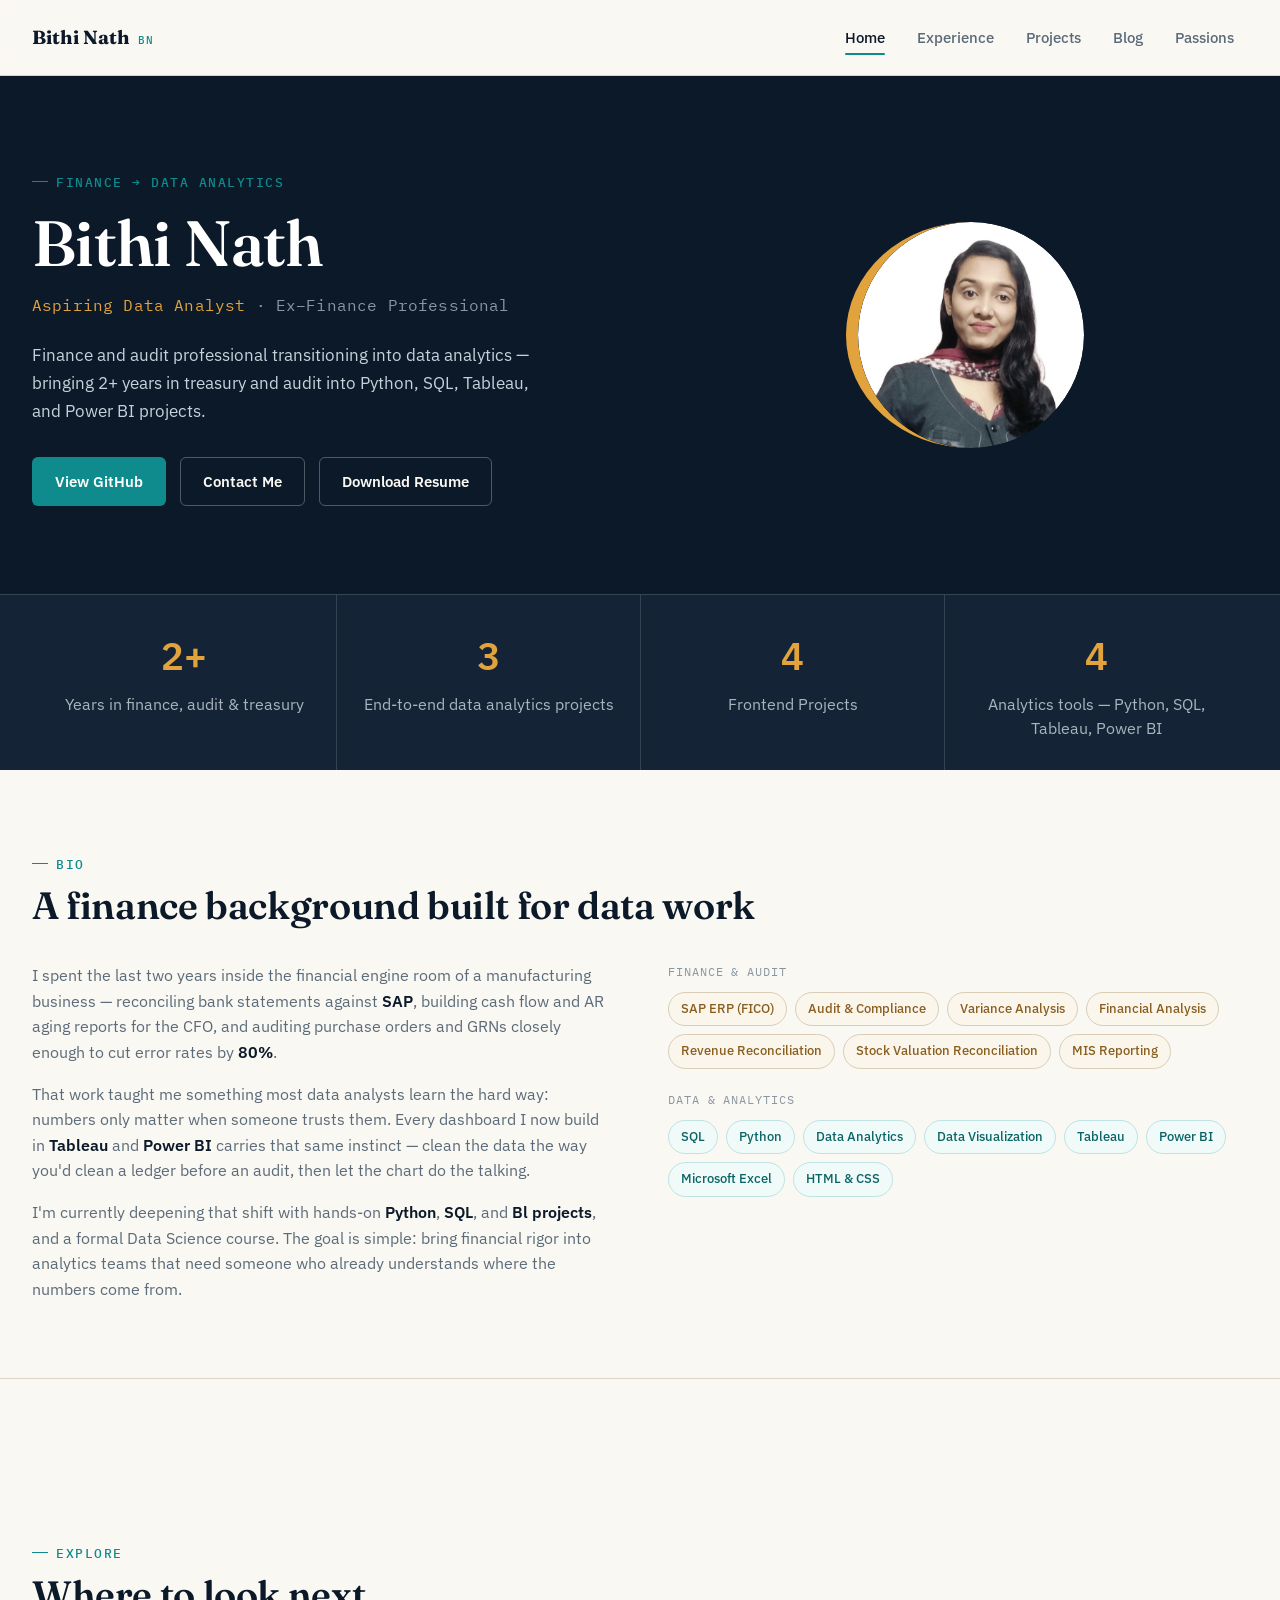
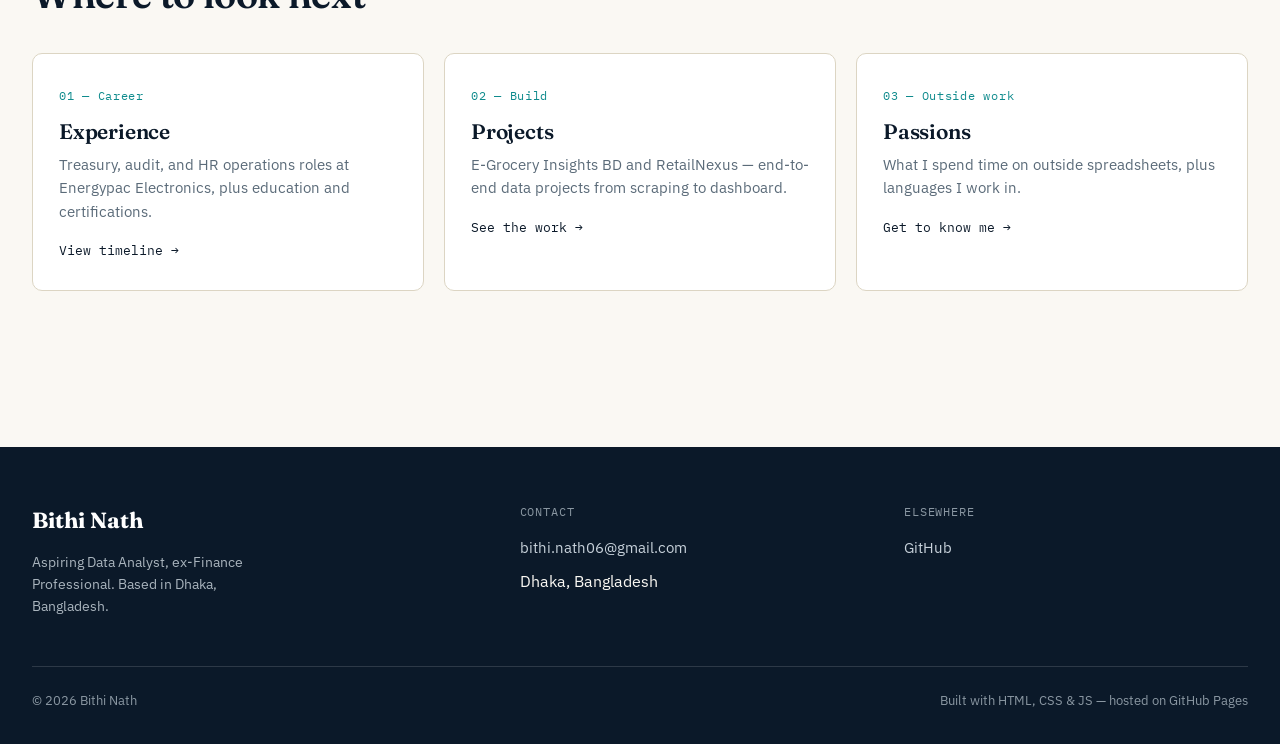
==== index.html @ b9539a1c "uploading file" ====
<!doctype html>
<html lang="en">
  <head>
    <meta charset="UTF-8" />
    <meta name="viewport" content="width=device-width, initial-scale=1.0" />
    <title>Bithi Nath — Aspiring Data Analyst &amp; Finance Professional</title>
    <meta
      name="description"
      content="Portfolio of Bithi Nath — finance and audit professional transitioning into data analytics, with hands-on Python, SQL, Tableau and Power BI projects."
    />
    <link rel="icon" href="assets/favicon.svg" type="image/svg+xml" />
    <link rel="stylesheet" href="css/style.css" />
  </head>
  <body>
    <header class="site-header">
      <nav class="nav">
        <a href="index.html" class="nav-brand">Bithi Nath <span>BN</span></a>
        <button
          class="nav-toggle"
          aria-label="Toggle navigation"
          aria-expanded="false"
        >
          <span></span><span></span><span></span>
        </button>
        <div class="nav-links">
          <a href="index.html" class="active">Home</a>
          <a href="experience.html">Experience</a>
          <a href="projects.html">Projects</a>
          <a href="blog.html">Blog</a>
          <a href="passions.html">Passions</a>
        </div>
      </nav>
    </header>

    <main>
      <!-- ============ HERO ============ -->
      <section class="hero">
        <div class="container">
          <div class="hero-copy">
            <span class="eyebrow">Finance → Data Analytics</span>
            <h1 class="hero-name">Bithi Nath</h1>
            <p class="hero-role">
              Aspiring Data Analyst <span>· Ex&#8211;Finance Professional</span>
            </p>
            <p class="hero-tagline">
              Finance and audit professional transitioning into data analytics —
              bringing 2+ years in treasury and audit into Python, SQL, Tableau,
              and Power BI projects.
            </p>
            <div class="hero-actions">
              <a href="https://github.com/bithiNath" class="btn btn-primary"
                >View GitHub</a
              >
              <a href="mailto:bithi.nath06@gmail.com" class="btn btn-ghost"
                >Contact Me</a
              >
              <a href="Bithi_Nath_Resume.pdf" download class="btn btn-ghost"
                >Download Resume</a
              >
            </div>
          </div>

          <div class="hero-photo">
            <div class="hero-photo-frame">
              <img src="assets/profile.jpg" alt="Portrait of Bithi Nath" />
            </div>
          </div>
        </div>
      </section>

      <!-- ============ STATS ============ -->
      <section class="stats">
        <div class="container">
          <div class="stat">
            <div class="stat-value">2+</div>
            <div class="stat-label">Years in finance, audit &amp; treasury</div>
          </div>
          <div class="stat">
            <div class="stat-value">3</div>
            <div class="stat-label">End-to-end data analytics projects</div>
          </div>
          <div class="stat">
            <div class="stat-value">4</div>
            <div class="stat-label">Frontend Projects</div>
          </div>
          <div class="stat">
            <div class="stat-value">4</div>
            <div class="stat-label">
              Analytics tools — Python, SQL, Tableau, Power BI
            </div>
          </div>
        </div>
      </section>

      <!-- ============ BIO ============ -->
      <section class="section" id="bio">
        <div class="container">
          <span class="eyebrow">Bio</span>
          <h2 class="section-title">
            A finance background built for data work
          </h2>

          <div class="about-grid">
            <div class="about-text reveal">
              <p>
                I spent the last two years inside the financial engine room of a
                manufacturing business — reconciling bank statements against
                <strong>SAP</strong>, building cash flow and AR aging reports
                for the CFO, and auditing purchase orders and GRNs closely
                enough to cut error rates by <strong>80%</strong>.
              </p>
              <p>
                That work taught me something most data analysts learn the hard
                way: numbers only matter when someone trusts them. Every
                dashboard I now build in <strong>Tableau</strong> and
                <strong>Power BI</strong> carries that same instinct — clean the
                data the way you'd clean a ledger before an audit, then let the
                chart do the talking.
              </p>
              <p>
                I'm currently deepening that shift with hands-on
                <strong>Python</strong>, <strong>SQL</strong>, and
                <strong>Bl projects</strong>, and a formal Data Science course.
                The goal is simple: bring financial rigor into analytics teams
                that need someone who already understands where the numbers come
                from.
              </p>
            </div>

            <div class="reveal">
              <div class="skill-group">
                <span class="skill-group-label">Finance &amp; Audit</span>
                <div class="tag-list">
                  <span class="tag tag--finance">SAP ERP (FICO)</span>
                  <span class="tag tag--finance">Audit &amp; Compliance</span>
                  <span class="tag tag--finance">Variance Analysis</span>
                  <span class="tag tag--finance">Financial Analysis</span>
                  <span class="tag tag--finance">Revenue Reconciliation</span>
                  <span class="tag tag--finance"
                    >Stock Valuation Reconciliation</span
                  >
                  <span class="tag tag--finance">MIS Reporting</span>
                </div>
              </div>
              <div class="skill-group">
                <span class="skill-group-label">Data &amp; Analytics</span>
                <div class="tag-list">
                  <span class="tag tag--data">SQL</span>
                  <span class="tag tag--data">Python</span>
                  <span class="tag tag--data">Data Analytics</span>
                  <span class="tag tag--data">Data Visualization</span>
                  <span class="tag tag--data">Tableau</span>
                  <span class="tag tag--data">Power BI</span>
                  <span class="tag tag--data">Microsoft Excel</span>
                  <span class="tag tag--data">HTML &amp; CSS</span>
                </div>
              </div>
            </div>
          </div>
        </div>
      </section>

      <!-- ============ QUICK NAV CARDS ============ -->
      <section class="section section--tight">
        <div class="container">
          <span class="eyebrow">Explore</span>
          <h2 class="section-title">Where to look next</h2>

          <div class="card-grid">
            <a href="experience.html" class="nav-card reveal">
              <span class="nav-card-index">01 — Career</span>
              <h3>Experience</h3>
              <p>
                Treasury, audit, and HR operations roles at Energypac
                Electronics, plus education and certifications.
              </p>
              <span class="nav-card-arrow">View timeline →</span>
            </a>
            <a href="projects.html" class="nav-card reveal">
              <span class="nav-card-index">02 — Build</span>
              <h3>Projects</h3>
              <p>
                E-Grocery Insights BD and RetailNexus — end-to-end data projects
                from scraping to dashboard.
              </p>
              <span class="nav-card-arrow">See the work →</span>
            </a>
            <a href="passions.html" class="nav-card reveal">
              <span class="nav-card-index">03 — Outside work</span>
              <h3>Passions</h3>
              <p>
                What I spend time on outside spreadsheets, plus languages I work
                in.
              </p>
              <span class="nav-card-arrow">Get to know me →</span>
            </a>
          </div>
        </div>
      </section>
    </main>

    <footer class="site-footer" id="contact">
      <div class="container">
        <div class="footer-grid">
          <div>
            <div class="footer-brand">Bithi Nath</div>
            <p class="footer-tagline">
              Aspiring Data Analyst, ex-Finance Professional. Based in Dhaka,
              Bangladesh.
            </p>
          </div>
          <div>
            <div class="footer-col-label">Contact</div>
            <div class="footer-links">
              <a href="mailto:bithi.nath06@gmail.com">bithi.nath06@gmail.com</a>
              <span data-site="location"></span>
            </div>
          </div>
          <div>
            <div class="footer-col-label">Elsewhere</div>
            <div class="footer-links">
              <a href="https://github.com/bithiNath" target="_blank"  rel="noopener">GitHub</a>
            </div>
          </div>
        </div>
        <div class="footer-bottom">
          <span>© <span data-site="year"></span> Bithi Nath</span>
          <span>Built with HTML, CSS &amp; JS — hosted on GitHub Pages</span>
        </div>
      </div>
    </footer>

    <script src="js/data.js"></script>
    <script src="js/script.js"></script>
  </body>
</html>
---- css/style.css ----
/* ==========================================================================
   BITHI NATH — PORTFOLIO STYLESHEET
   Design concept: "Ledger to Dashboard" — the visual language bridges
   finance (ledger rules, tabular figures, paper tones) with data
   analytics (chart bars, teal/amber signal colors, dashboard grids).
   ========================================================================== */

/* ---- Fonts ---- */
@import url('https://fonts.googleapis.com/css2?family=Fraunces:opsz,wght@9..144,500;9..144,600;9..144,700;9..144,900&family=IBM+Plex+Sans:wght@400;500;600;700&family=IBM+Plex+Mono:wght@400;500;600&display=swap');

/* ---- Tokens ---- */
:root {
  /* Color */
  --navy: #0B1929;
  --navy-soft: #142436;
  --paper: #FAF8F3;
  --paper-dim: #F1EDE3;
  --teal: #0F8B8D;
  --teal-deep: #0A6466;
  --amber: #E2A33D;
  --slate: #5B6B79;
  --slate-light: #8A97A2;
  --rule: #DCD5C3;
  --rule-dark: rgba(255, 255, 255, 0.14);
  --ink: #16212E;
  --white: #FFFFFF;

  /* Type */
  --font-display: 'Fraunces', Georgia, serif;
  --font-body: 'IBM Plex Sans', -apple-system, BlinkMacSystemFont, sans-serif;
  --font-mono: 'IBM Plex Mono', 'SF Mono', Menlo, monospace;

  /* Layout */
  --max-width: 1300px;
  --radius-sm: 6px;
  --radius-md: 10px;
  --shadow-card: 0 1px 2px rgba(11, 25, 41, 0.04), 0 8px 24px rgba(11, 25, 41, 0.06);
  --transition: 200ms cubic-bezier(0.4, 0, 0.2, 1);
}

/* ---- Reset ---- */
* { box-sizing: border-box; margin: 0; padding: 0; }

html { scroll-behavior: smooth; }

@media (prefers-reduced-motion: reduce) {
  html { scroll-behavior: auto; }
  *, *::before, *::after {
    animation-duration: 0.01ms !important;
    animation-iteration-count: 1 !important;
    transition-duration: 0.01ms !important;
  }
}

body {
  font-family: var(--font-body);
  color: var(--ink);
  background: var(--paper);
  line-height: 1.6;
  -webkit-font-smoothing: antialiased;
}

img { max-width: 100%; display: block; }
a { color: inherit; text-decoration: none; }
ul { list-style: none; }

:focus-visible {
  outline: 2px solid var(--teal);
  outline-offset: 3px;
  border-radius: 2px;
}

.container {
  max-width: var(--max-width);
  margin: 0 auto;
  padding: 0 32px;
}

.mono { font-family: var(--font-mono); }

/* ---- Eyebrow label ---- */
.eyebrow {
  display: inline-flex;
  align-items: center;
  gap: 8px;
  font-family: var(--font-mono);
  font-size: 12.5px;
  font-weight: 500;
  letter-spacing: 0.12em;
  text-transform: uppercase;
  color: var(--teal);
}
.eyebrow::before {
  content: "";
  width: 16px;
  height: 1px;
  background: var(--teal);
}
.eyebrow--light { color: var(--amber); }

/* ---- Headings ---- */
h1, h2, h3, h4 {
  font-family: var(--font-display);
  font-weight: 600;
  color: var(--navy);
  line-height: 1.15;
  letter-spacing: -0.01em;
}

.section-title {
  font-size: clamp(28px, 4vw, 38px);
  font-weight: 600;
  margin-top: 10px;
}

.section-intro {
  color: var(--slate);
  max-width: 60ch;
  margin-top: 14px;
  font-size: 16px;
}

.section-title2 {
  font-size: clamp(20px, 3vw, 30px);
  font-weight: 600;
  margin-top: 60px;
}

/* ==========================================================================
   NAVIGATION
   ========================================================================== */
.site-header {
  position: sticky;
  top: 0;
  z-index: 100;
  background: rgba(250, 248, 243, 0.88);
  backdrop-filter: blur(10px);
  border-bottom: 1px solid var(--rule);
}

.nav {
  display: flex;
  align-items: center;
  justify-content: space-between;
  padding: 18px 32px;
  max-width: var(--max-width);
  margin: 0 auto;
}

.nav-brand {
  font-family: var(--font-display);
  font-weight: 700;
  font-size: 19px;
  color: var(--navy);
  display: flex;
  align-items: baseline;
  gap: 8px;
}
.nav-brand span {
  font-family: var(--font-mono);
  font-size: 11px;
  font-weight: 500;
  color: var(--teal);
  letter-spacing: 0.08em;
}

.nav-links {
  display: flex;
  gap: 4px;
  align-items: center;
}

.nav-links a {
  font-size: 14.5px;
  font-weight: 500;
  color: var(--slate);
  padding: 8px 14px;
  border-radius: var(--radius-sm);
  transition: color var(--transition), background var(--transition);
  position: relative;
}

.nav-links a:hover { color: var(--navy); background: var(--paper-dim); }

.nav-links a.active { color: var(--navy); }
.nav-links a.active::after {
  content: "";
  position: absolute;
  left: 14px;
  right: 14px;
  bottom: 2px;
  height: 2px;
  background: var(--teal);
  border-radius: 2px;
}

.nav-toggle {
  display: none;
  flex-direction: column;
  gap: 4px;
  background: none;
  border: none;
  cursor: pointer;
  padding: 8px;
}
.nav-toggle span {
  width: 22px;
  height: 2px;
  background: var(--navy);
  border-radius: 2px;
  transition: transform var(--transition), opacity var(--transition);
}

@media (max-width: 760px) {
  .nav-toggle { display: flex; }
  .nav-links {
    position: absolute;
    top: 100%;
    left: 0;
    right: 0;
    background: var(--paper);
    flex-direction: column;
    align-items: stretch;
    gap: 0;
    border-bottom: 1px solid var(--rule);
    max-height: 0;
    overflow: hidden;
    transition: max-height var(--transition);
  }
  .nav-links.open { max-height: 320px; }
  .nav-links a { padding: 14px 32px; border-radius: 0; }
  .nav-links a.active::after { display: none; }
  .nav-links a.active { background: var(--paper-dim); }
}

/* ==========================================================================
   HERO
   ========================================================================== */
.hero {
  background: var(--navy);
  color: var(--paper);
  position: relative;
  overflow: hidden;

}

.hero .container {
  display: grid;
  grid-template-columns: 1.05fr 0.95fr;
  gap: 48px;
  align-items: center;
  padding-top: 88px;
  padding-bottom: 88px;
}

.hero-name {
  font-size: clamp(40px, 6vw, 64px);
  color: var(--white);
  margin-top: 14px;
}

.hero-role {
  font-family: var(--font-mono);
  font-size: 16px;
  color: var(--amber);
  margin-top: 14px;
  letter-spacing: 0.01em;
}

.hero-role span { color: var(--slate-light); }

.hero-tagline {
  margin-top: 22px;
  font-size: 16.5px;
  color: #C7D1DA;
  max-width: 50ch;
  line-height: 1.7;
}

.hero-actions {
  margin-top: 32px;
  display: flex;
  gap: 14px;
  flex-wrap: wrap;
}

.btn {
  display: inline-flex;
  align-items: center;
  gap: 8px;
  font-family: var(--font-body);
  font-weight: 600;
  font-size: 14.5px;
  padding: 12px 22px;
  border-radius: var(--radius-sm);
  transition: transform var(--transition), background var(--transition), border-color var(--transition);
  border: 1px solid transparent;
  cursor: pointer;
}
.btn:hover { transform: translateY(-1px); }

.btn-primary {
  background: var(--teal);
  color: var(--white);
}
.btn-primary:hover { background: var(--teal-deep); }

.btn-ghost {
  border-color: rgba(255, 255, 255, 0.28);
  color: var(--paper);
}
.btn-ghost:hover { border-color: rgba(255, 255, 255, 0.6); background: rgba(255,255,255,0.04); }

.btn-ghost.on-light {
  border-color: var(--rule);
  color: var(--navy);
}
.btn-ghost.on-light:hover { border-color: var(--slate); background: var(--paper-dim); }

/* ---- Hero signature: framed profile photo ---- */
.hero-photo {
  display: flex;
  justify-content: center;
}

.hero-photo-frame {
  position: relative;
  width: 50%;
  max-width: 250px;
  border-radius: 50%;
  overflow: hidden; 
  border-left: 12px solid #E2A33D;
  border-right: 12px solid transparent; 
}

.hero-photo-frame img {
  width: 100%;
  aspect-ratio: 1 / 1;
  object-fit: cover;
  object-position: top center;
  border-radius: 50%;
  position: relative;
  z-index: 2;
  box-shadow: 0 20px 50px rgba(0, 0, 0, 0.35);
  opacity: 0;
  animation: photoReveal 700ms ease 150ms forwards;
}

.hero-photo-frame::before,
.hero-photo-frame::after {
  content: "";
  position: absolute;
  width: 64px;
  height: 64px;
  z-index: 1;
  opacity: 0;
  animation: bracketReveal 600ms ease forwards;
}
.hero-photo-frame::before {
  top: -14px;
  left: -14px;
  border-top: 3px solid var(--teal);
  border-left: 3px solid var(--teal);
  animation-delay: 500ms;
}
.hero-photo-frame::after {
  bottom: -14px;
  right: -14px;
  border-bottom: 3px solid var(--amber);
  border-right: 3px solid var(--amber);
  animation-delay: 650ms;
}

@keyframes photoReveal {
  from { opacity: 0; transform: translateY(10px); }
  to { opacity: 1; transform: translateY(0); }
}
@keyframes bracketReveal {
  from { opacity: 0; }
  to { opacity: 1; }
}

@media (max-width: 860px) {
  .hero .container { grid-template-columns: 1fr; padding-top: 56px; padding-bottom: 48px; }
  .hero-photo { order: -1; }
  .hero-photo-frame { max-width: 240px; }
}

/* ==========================================================================
   STATS STRIP
   ========================================================================== */
.stats {
  background: var(--navy-soft);
  border-top: 1px solid var(--rule-dark);
}

.stats .container {
  display: grid;
  grid-template-columns: repeat(4, 1fr);
  gap: 0;
}

.stat {
  padding: 30px 24px;
  border-left: 1px solid var(--rule-dark);
  text-align: left;
}
.stat:first-child { border-left: none; }

.stat-value {
  font-family: var(--font-mono);
  font-size: clamp(38px, 4vw, 35px);
  font-weight: 600;
  text-align: center;
  color: var(--amber);
  letter-spacing: -0.01em;
}

.stat-label {
  margin-top: 6px;
  font-size: 16px;
   text-align: center;
  color: #A9B4BD;
  line-height: 1.5;
}

@media (max-width: 760px) {
  .stats .container { grid-template-columns: repeat(2, 1fr); }
  .stat:nth-child(3) { border-left: none; }
  .stat { border-bottom: 1px solid var(--rule-dark); }
}

/* ==========================================================================
   SECTIONS
   ========================================================================== */
.section {
  padding: 76px 0;
  border-bottom: 1px solid var(--rule);
  margin-bottom: 100px;
}
.section:last-of-type { border-bottom: none; }

.section--tight { padding: 56px 0; }

/* ---- Bio / about ---- */
.about-grid {
  display: grid;
  grid-template-columns: 1fr 1fr;
  gap: 56px;
  margin-top: 36px;
  align-items: start;
}

.about-text p {
  color: var(--slate);
  font-size: 16px;
  margin-bottom: 16px;
}
.about-text p:last-child { margin-bottom: 0; }

.about-text strong { color: var(--navy); font-weight: 600; }

@media (max-width: 820px) {
  .about-grid { grid-template-columns: 1fr; gap: 36px; }
}

/* ---- Skill ledger (tag groups) ---- */
.skill-group { margin-bottom: 22px; }
.skill-group:last-child { margin-bottom: 0; }

.skill-group-label {
  font-family: var(--font-mono);
  font-size: 11.5px;
  letter-spacing: 0.08em;
  text-transform: uppercase;
  color: var(--slate-light);
  margin-bottom: 10px;
  display: block;
}

.tag-list { display: flex; flex-wrap: wrap; gap: 8px; }

.tag {
  font-size: 13px;
  font-weight: 500;
  padding: 6px 12px;
  border-radius: 20px;
  border: 1px solid var(--rule);
  background: var(--white);
  color: var(--ink);
}
.tag--finance { border-color: #D9CDB8; background: #FBF6EC; color: #8A5E1F; }
.tag--data { border-color: #BFE3E2; background: #EFFAF9; color: var(--teal-deep); }

/* ---- Quick nav cards ---- */
.card-grid {
  display: grid;
  grid-template-columns: repeat(3, 1fr);
  gap: 20px;
  margin-top: 36px;
}

.nav-card {
  background: var(--white);
  border: 1px solid var(--rule);
  border-radius: var(--radius-md);
  padding: 28px 26px;
  transition: transform var(--transition), box-shadow var(--transition), border-color var(--transition);
}
.nav-card:hover {
  transform: translateY(-3px);
  box-shadow: var(--shadow-card);
  border-color: var(--teal);
}

.nav-card-index {
  font-family: var(--font-mono);
  font-size: 12px;
  color: var(--teal);
  letter-spacing: 0.06em;
}

.nav-card h3 {
  font-size: 21px;
  margin-top: 12px;
}

.nav-card p {
  color: var(--slate);
  font-size: 14.5px;
  margin-top: 10px;
  line-height: 1.6;
}

.nav-card-arrow {
  margin-top: 18px;
  font-family: var(--font-mono);
  font-size: 13px;
  color: var(--navy);
  display: inline-flex;
  align-items: center;
  gap: 6px;
}
.nav-card:hover .nav-card-arrow { color: var(--teal); }

@media (max-width: 820px) {
  .card-grid { grid-template-columns: 1fr; }
}

/* ==========================================================================
   PAGE HEADER (sub-pages)
   ========================================================================== */
.page-header {
  background: var(--navy);
  color: var(--paper);
  padding: 64px 0 52px;
}

.page-header h1 {
  color: var(--white);
  font-size: clamp(32px, 4.5vw, 46px);
  margin-top: 12px;
}

.page-header p {
  color: #C7D1DA;
  max-width: 58ch;
  margin-top: 16px;
  font-size: 16px;
  line-height: 1.7;
}

/* ==========================================================================
   EXPERIENCE TIMELINE
   ========================================================================== */
.timeline {
  margin-top: 40px;
  position: relative;
}

.timeline::before {
  content: "";
  position: absolute;
  left: 0;
  top: 8px;
  bottom: 8px;
  width: 1px;
  background: var(--rule);
}

.timeline-item {
  position: relative;
  padding-left: 32px;
  padding-bottom: 48px;
}
.timeline-item:last-child { padding-bottom: 0; }

.timeline-item::before {
  content: "";
  position: absolute;
  left: -4px;
  top: 6px;
  width: 9px;
  height: 9px;
  border-radius: 50%;
  background: var(--teal);
  border: 2px solid var(--paper);
  box-shadow: 0 0 0 1px var(--teal);
}

.timeline-date {
  font-family: var(--font-mono);
  font-size: 12.5px;
  color: var(--teal);
  letter-spacing: 0.04em;
  margin-bottom: 6px;
}

.timeline-role {
  font-size: 20px;
  font-weight: 600;
  color: var(--navy);
  font-family: var(--font-display);
}

.timeline-org {
  font-size: 14.5px;
  color: var(--slate);
  margin-top: 4px;
}

.timeline-sub {
  margin-top: 18px;
}

.timeline-sub-label {
  font-family: var(--font-mono);
  font-size: 12px;
  font-weight: 600;
  letter-spacing: 0.05em;
  text-transform: uppercase;
  color: var(--navy);
  margin-bottom: 8px;
}

.timeline-list {
  display: grid;
  gap: 8px;
}

.timeline-list li {
  position: relative;
  padding-left: 18px;
  color: var(--slate);
  font-size: 14.5px;
  line-height: 1.6;
}
.timeline-list li::before {
  content: "";
  position: absolute;
  left: 0;
  top: 9px;
  width: 6px;
  height: 1.5px;
  background: var(--amber);
}

.timeline-list strong { color: var(--ink); font-weight: 600; }

.timeline-extra {
  margin-top: 22px;
  padding: 16px 18px;
  background: var(--paper-dim);
  border-left: 2px solid var(--amber);
  border-radius: 0 var(--radius-sm) var(--radius-sm) 0;
}

.timeline-extra-label {
  font-family: var(--font-mono);
  font-size: 11.5px;
  letter-spacing: 0.06em;
  text-transform: uppercase;
  color: var(--amber);
  margin-bottom: 8px;
  display: block;
}

/* ---- Skill proficiency ledger ---- */
.proficiency-list { margin-top: 32px; display: grid; gap: 18px; }

.proficiency-row {
  display: grid;
  grid-template-columns: 160px 1fr 90px;
  align-items: center;
  gap: 16px;
  padding-bottom: 14px;
  border-bottom: 1px solid var(--rule);
}
.proficiency-row:last-child { border-bottom: none; }

.proficiency-name {
  font-size: 14.5px;
  font-weight: 600;
  color: var(--navy);
}

.proficiency-track {
  height: 6px;
  background: var(--paper-dim);
  border-radius: 4px;
  overflow: hidden;
}

.proficiency-fill {
  height: 100%;
  background: linear-gradient(90deg, var(--teal), var(--amber));
  border-radius: 4px;
  width: 0;
  transition: width 900ms cubic-bezier(0.2, 0.8, 0.2, 1);
}

.proficiency-level {
  font-family: var(--font-mono);
  font-size: 12px;
  color: var(--slate);
  text-align: right;
}

@media (max-width: 600px) {
  .proficiency-row { grid-template-columns: 1fr; gap: 8px; }
  .proficiency-level { text-align: left; }
}

/* ---- Education ---- */
.edu-grid {
  margin-top: 32px;
  display: grid;
  gap: 22px;
}

.edu-item {
  display: grid;
  grid-template-columns: 130px 1fr;
  gap: 18px;
  padding-bottom: 22px;
  border-bottom: 1px solid var(--rule);
}
.edu-item:last-child { border-bottom: none; padding-bottom: 0; }

.edu-date {
  font-family: var(--font-mono);
  font-size: 12.5px;
  color: var(--slate);
}

.edu-title { font-weight: 600; color: var(--navy); font-size: 15.5px; }
.edu-org { color: var(--slate); font-size: 14px; margin-top: 3px; }
.edu-meta { color: var(--teal-deep); font-size: 13px; margin-top: 4px; font-family: var(--font-mono); }

@media (max-width: 560px) {
  .edu-item { grid-template-columns: 1fr; gap: 6px; }
}

/* ---- Certifications ---- */
.cert-list { margin-top: 28px; display: grid; gap: 0; }
.cert-row {
  display: flex;
  justify-content: space-between;
  align-items: baseline;
  gap: 16px;
  padding: 14px 0;
  border-bottom: 1px solid var(--rule);
}
.cert-row:last-child { border-bottom: none; }
.cert-name { font-weight: 600; color: var(--navy); font-size: 14.5px; }
.cert-issuer { color: var(--slate); font-size: 13.5px; margin-top: 2px; }
.cert-date { font-family: var(--font-mono); font-size: 12.5px; color: var(--teal); white-space: nowrap; }

.cert-grid-others {
   display: grid;
  grid-template-columns: repeat(4, 1fr);
  gap: 30px;
  margin-top: 32px;
  margin-bottom: 40px;
}

.placeholder-icon {
  font-size: 14px;                 
  font-weight: 600;                   
  color: var(--teal-deep, #005f73);  
  padding: 8px 16px;                
  border-bottom: 1px solid var(--rule, #e2e8f0); 
  display: block;                    
  background-color: #fafafa;          
}

.cert-grid {
  display: grid;
  grid-template-columns: repeat(3, 1fr);
  gap: 30px;
  margin-top: 32px;
}

.cert-card {
  background: var(--white);
  border: 1px solid var(--rule);
  border-radius: var(--radius-md);
  overflow: hidden;
  transition: transform var(--transition), box-shadow var(--transition);
}
.cert-card:hover { transform: translateY(-3px); box-shadow: var(--shadow-card); }

.cert-card img {
  width: 100%;
  height: auto;
  display: block;
  border-bottom: 1px solid var(--rule);
}

.cert-card-meta { padding: 14px 16px; }
.cert-card-date {
  font-family: var(--font-mono);
  font-size: 11.5px;
  color: var(--teal-deep);
  margin-top: 4px;
  display: block;
}

.certificate-section-title {
  font-size: 1.5rem; 
  font-weight: 600;
  color: #333; 
  margin-top: 40px; 
  margin-bottom: 20px; 
}


@media (max-width: 900px) {
  .cert-grid { grid-template-columns: repeat(2, 1fr); }
}
@media (max-width: 560px) {
  .cert-grid { grid-template-columns: 1fr; }
}

/* ==========================================================================
   PROJECTS
   ========================================================================== */
.project-grid {
  display: grid;
  gap: 28px;
  margin-top: 40px;
}

.project-card {
  background: var(--white);
  border: 1px solid var(--rule);
  border-radius: var(--radius-md);
  overflow: hidden;
  display: grid;
  grid-template-columns: 8px 1fr;
}

.project-spine { background: linear-gradient(180deg, var(--teal), var(--amber)); }

.project-body { padding: 32px 34px; }

.project-top {
  display: flex;
  justify-content: space-between;
  align-items: flex-start;
  gap: 20px;
  flex-wrap: wrap;
}

.project-title { font-size: 24px; font-family: var(--font-display); color: var(--navy); }

.project-link {
  font-family: var(--font-mono);
  font-size: 13px;
  color: var(--teal-deep);
  border: 1px solid var(--rule);
  padding: 8px 14px;
  border-radius: var(--radius-sm);
  white-space: nowrap;
  transition: background var(--transition), border-color var(--transition);
}
.project-link:hover { background: var(--paper-dim); border-color: var(--teal); }

.project-stack {
  display: flex;
  flex-wrap: wrap;
  gap: 7px;
  margin-top: 14px;
}

.stack-pill {
  font-family: var(--font-mono);
  font-size: 11.5px;
  padding: 4px 10px;
  background: var(--paper-dim);
  border-radius: 4px;
  color: var(--slate);
}

.project-desc {
  margin-top: 18px;
  color: var(--slate);
  font-size: 15px;
  line-height: 1.7;
  max-width: 70ch;
}

.project-points {
  margin-top: 16px;
  display: grid;
  gap: 8px;
}
.project-points li {
  position: relative;
  padding-left: 18px;
  color: var(--ink);
  font-size: 14.5px;
  line-height: 1.6;
}
.project-points li::before {
  content: "";
  position: absolute;
  left: 0;
  top: 9px;
  width: 6px;
  height: 1.5px;
  background: var(--teal);
}

.project_dashboard {
    width: 100%;
    display: grid;
    grid-template-columns: repeat(3, 1fr);
    gap: 15px;
    margin-top: 40px;
}

.project_dashboard img {
    width: 100%;
    height: auto;
    display: block;
    object-fit: cover;
}

.project_dashboard:has(img:only-child) {
    grid-template-columns: repeat(2, 1fr);
}

.project_web {
    display: flex;
    justify-content: flex-start;
    align-items: flex-start;
    margin-bottom: 40px;
}

.project_web video {
    width: 650px;   
    height: 400px;
    display: block;
}


/* =================================================
   BLOG PAGE —
   ==============================================*/

.blog-intro {
  margin-top: 36px;
  max-width: 62ch;
  color: var(--slate);
  font-size: 16px;
}

.blog-list {
  margin-top: 28px;
}

.blog-post {
  padding: 44px 0;
  border-bottom: 1px solid var(--rule);
}
.blog-post:first-child { padding-top: 0; }
.blog-post:last-child { border-bottom: none; padding-bottom: 0; }

.blog-meta {
  display: flex;
  align-items: center;
  gap: 12px;
  flex-wrap: wrap;
  margin-bottom: 14px;
}

.blog-tag {
  font-family: var(--font-mono);
  font-size: 11px;
  font-weight: 600;
  letter-spacing: 0.06em;
  text-transform: uppercase;
  padding: 4px 10px;
  border-radius: 4px;
  border: 1px solid #BFE3E2;
  background: #EFFAF9;
  color: var(--teal-deep);
}

.blog-date {
  font-family: var(--font-mono);
  font-size: 12.5px;
  color: var(--slate);
}

.blog-dot {
  width: 3px;
  height: 3px;
  border-radius: 50%;
  background: var(--slate-light);
}

.blog-post h2 {
  font-size: clamp(22px, 2.6vw, 27px);
  margin-bottom: 16px;
}

.blog-post-body p {
  color: var(--ink);
  font-size: 15.5px;
  line-height: 1.8;
  max-width: 72ch;
  margin-bottom: 14px;
}
.blog-post-body p:last-child { margin-bottom: 0; }

.blog-post-body strong { color: var(--navy); font-weight: 600; }

.blog-post-body code {
  font-family: var(--font-mono);
  font-size: 0.9em;
  background: var(--paper-dim);
  padding: 2px 6px;
  border-radius: 4px;
  color: var(--teal-deep);
}




.hobby-grid {
  display: grid;
  grid-template-columns: repeat(3, 1fr);
  gap: 22px;
  margin-top: 40px;
}

.hobby-card {
  background: var(--white);
  border: 1px solid var(--rule);
  border-radius: var(--radius-md);
  padding: 26px;
  transition: transform var(--transition), box-shadow var(--transition);
}
.hobby-card:hover { transform: translateY(-3px); box-shadow: var(--shadow-card); }

.hobby-icon {
  width: 38px;
  height: 38px;
  color: var(--teal);
}

.hobby-card h3 {
  font-size: 17.5px;
  margin-top: 16px;
  font-family: var(--font-body);
  font-weight: 600;
}

.hobby-card p {
  color: var(--slate);
  font-size: 14px;
  margin-top: 8px;
  line-height: 1.6;
}

@media (max-width: 820px) {
  .hobby-grid { grid-template-columns: repeat(2, 1fr); }
}
@media (max-width: 560px) {
  .hobby-grid { grid-template-columns: 1fr; }
}

/* ---- Languages ---- */
.lang-list { margin-top: 28px; display: flex; gap: 40px; flex-wrap: wrap; }
.lang-item { display: flex; flex-direction: column; gap: 6px; }
.lang-name { font-weight: 600; color: var(--navy); font-size: 15.5px; }
.lang-level { font-family: var(--font-mono); font-size: 12.5px; color: var(--teal-deep); }

/* ==========================================================================
   FOOTER
   ========================================================================== */
.site-footer {
  background: var(--navy);
  color: var(--paper);
  padding: 56px 0 32px;
}

.footer-grid {
  display: grid;
  grid-template-columns: 1.3fr 1fr 1fr;
  gap: 40px;
}

.footer-brand {
  font-family: var(--font-display);
  font-size: 22px;
  font-weight: 700;
  color: var(--white);
}

.footer-tagline {
  margin-top: 12px;
  color: #A9B4BD;
  font-size: 14px;
  max-width: 32ch;
  line-height: 1.6;
}

.footer-col-label {
  font-family: var(--font-mono);
  font-size: 11.5px;
  letter-spacing: 0.08em;
  text-transform: uppercase;
  color: var(--slate-light);
  margin-bottom: 14px;
}

.footer-links { display: grid; gap: 10px; }
.footer-links a {
  color: #C7D1DA;
  font-size: 14.5px;
  transition: color var(--transition);
}
.footer-links a:hover { color: var(--amber); }

.footer-bottom {
  margin-top: 48px;
  padding-top: 24px;
  border-top: 1px solid var(--rule-dark);
  display: flex;
  justify-content: space-between;
  flex-wrap: wrap;
  gap: 12px;
  font-size: 13px;
  color: var(--slate-light);
}

@media (max-width: 760px) {
  .footer-grid { grid-template-columns: 1fr; gap: 32px; }
}

/* ==========================================================================
   SCROLL REVEAL
   ========================================================================== */
.reveal {
  opacity: 0;
  transform: translateY(16px);
  transition: opacity 600ms ease, transform 600ms ease;
}
.reveal.is-visible { opacity: 1; transform: translateY(0); }
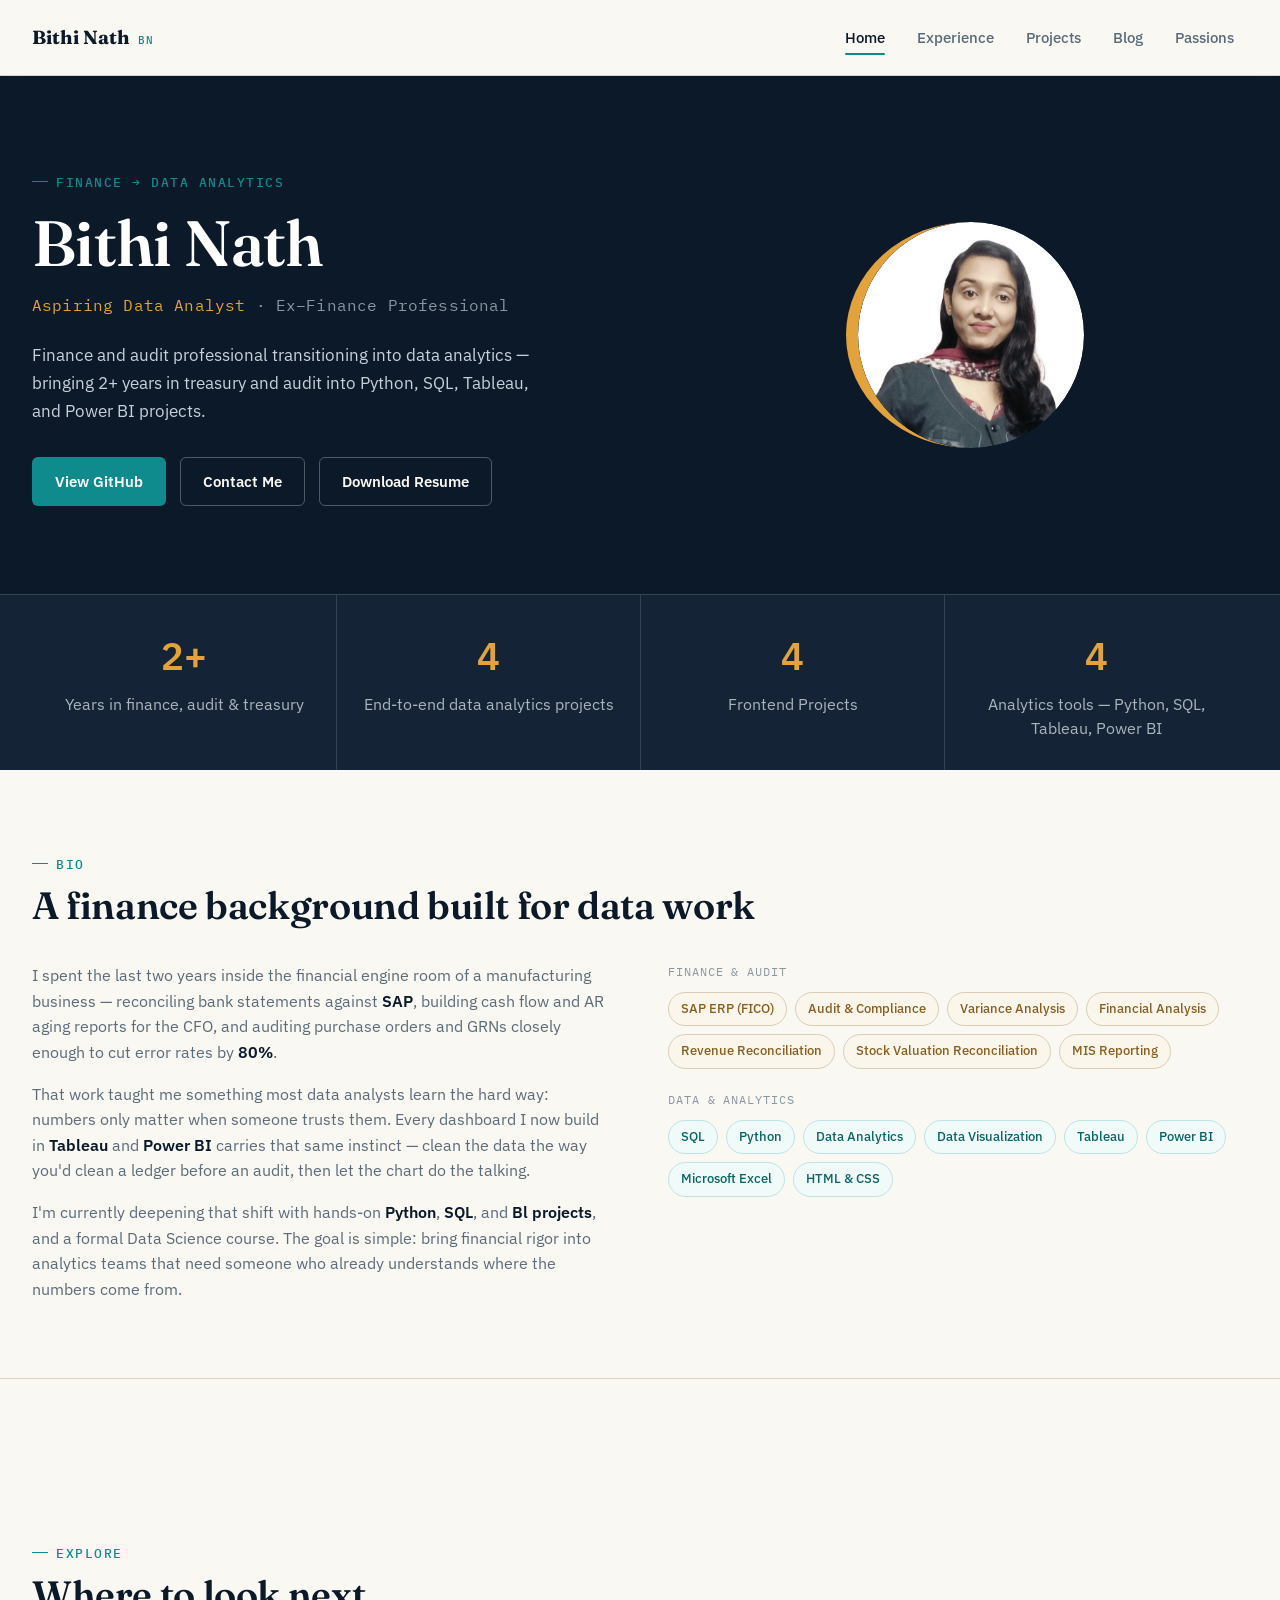
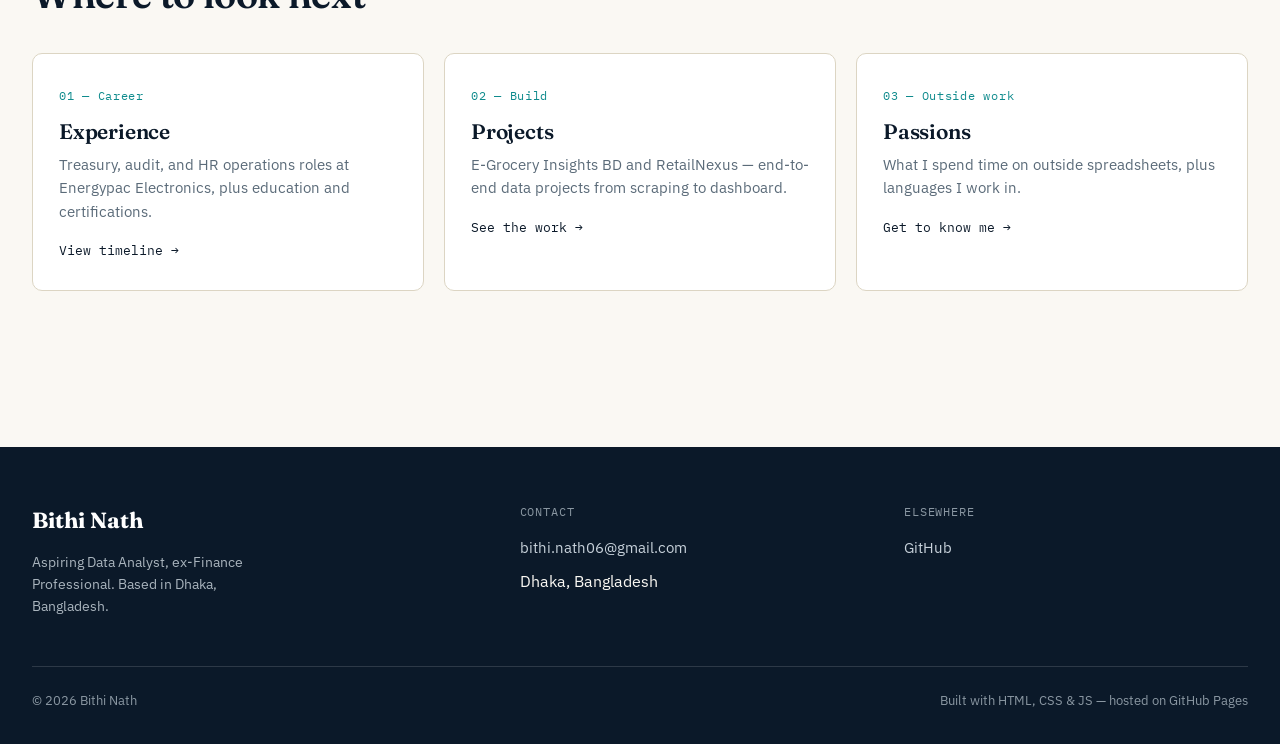
==== commit 96bae84e: "Update stat-value from 3 to 4 in index.html" ====
--- a/index.html
+++ b/index.html
@@ -76,7 +76,7 @@
             <div class="stat-label">Years in finance, audit &amp; treasury</div>
           </div>
           <div class="stat">
-            <div class="stat-value">3</div>
+            <div class="stat-value">4</div>
             <div class="stat-label">End-to-end data analytics projects</div>
           </div>
           <div class="stat">
--- a/css/style.css
+++ b/css/style.css
@@ -1,51 +1,60 @@
 /* ==========================================================================
    BITHI NATH — PORTFOLIO STYLESHEET
-   Design concept: "Ledger to Dashboard" — the visual language bridges
-   finance (ledger rules, tabular figures, paper tones) with data
-   analytics (chart bars, teal/amber signal colors, dashboard grids).
+   Design concept: 
    ========================================================================== */
 
 /* ---- Fonts ---- */
-@import url('https://fonts.googleapis.com/css2?family=Fraunces:opsz,wght@9..144,500;9..144,600;9..144,700;9..144,900&family=IBM+Plex+Sans:wght@400;500;600;700&family=IBM+Plex+Mono:wght@400;500;600&display=swap');
+@import url("https://fonts.googleapis.com/css2?family=Fraunces:opsz,wght@9..144,500;9..144,600;9..144,700;9..144,900&family=IBM+Plex+Sans:wght@400;500;600;700&family=IBM+Plex+Mono:wght@400;500;600&display=swap");
 
 /* ---- Tokens ---- */
 :root {
   /* Color */
-  --navy: #0B1929;
+  --navy: #0b1929;
   --navy-soft: #142436;
-  --paper: #FAF8F3;
-  --paper-dim: #F1EDE3;
-  --teal: #0F8B8D;
-  --teal-deep: #0A6466;
-  --amber: #E2A33D;
-  --slate: #5B6B79;
-  --slate-light: #8A97A2;
-  --rule: #DCD5C3;
+  --paper: #faf8f3;
+  --paper-dim: #f1ede3;
+  --teal: #0f8b8d;
+  --teal-deep: #0a6466;
+  --amber: #e2a33d;
+  --slate: #5b6b79;
+  --slate-light: #8a97a2;
+  --rule: #dcd5c3;
   --rule-dark: rgba(255, 255, 255, 0.14);
-  --ink: #16212E;
-  --white: #FFFFFF;
+  --ink: #16212e;
+  --white: #ffffff;
 
   /* Type */
-  --font-display: 'Fraunces', Georgia, serif;
-  --font-body: 'IBM Plex Sans', -apple-system, BlinkMacSystemFont, sans-serif;
-  --font-mono: 'IBM Plex Mono', 'SF Mono', Menlo, monospace;
+  --font-display: "Fraunces", Georgia, serif;
+  --font-body: "IBM Plex Sans", -apple-system, BlinkMacSystemFont, sans-serif;
+  --font-mono: "IBM Plex Mono", "SF Mono", Menlo, monospace;
 
   /* Layout */
   --max-width: 1300px;
   --radius-sm: 6px;
   --radius-md: 10px;
-  --shadow-card: 0 1px 2px rgba(11, 25, 41, 0.04), 0 8px 24px rgba(11, 25, 41, 0.06);
+  --shadow-card:
+    0 1px 2px rgba(11, 25, 41, 0.04), 0 8px 24px rgba(11, 25, 41, 0.06);
   --transition: 200ms cubic-bezier(0.4, 0, 0.2, 1);
 }
 
 /* ---- Reset ---- */
-* { box-sizing: border-box; margin: 0; padding: 0; }
-
-html { scroll-behavior: smooth; }
+* {
+  box-sizing: border-box;
+  margin: 0;
+  padding: 0;
+}
+
+html {
+  scroll-behavior: smooth;
+}
 
 @media (prefers-reduced-motion: reduce) {
-  html { scroll-behavior: auto; }
-  *, *::before, *::after {
+  html {
+    scroll-behavior: auto;
+  }
+  *,
+  *::before,
+  *::after {
     animation-duration: 0.01ms !important;
     animation-iteration-count: 1 !important;
     transition-duration: 0.01ms !important;
@@ -60,9 +69,17 @@
   -webkit-font-smoothing: antialiased;
 }
 
-img { max-width: 100%; display: block; }
-a { color: inherit; text-decoration: none; }
-ul { list-style: none; }
+img {
+  max-width: 100%;
+  display: block;
+}
+a {
+  color: inherit;
+  text-decoration: none;
+}
+ul {
+  list-style: none;
+}
 
 :focus-visible {
   outline: 2px solid var(--teal);
@@ -76,7 +93,9 @@
   padding: 0 32px;
 }
 
-.mono { font-family: var(--font-mono); }
+.mono {
+  font-family: var(--font-mono);
+}
 
 /* ---- Eyebrow label ---- */
 .eyebrow {
@@ -96,10 +115,15 @@
   height: 1px;
   background: var(--teal);
 }
-.eyebrow--light { color: var(--amber); }
+.eyebrow--light {
+  color: var(--amber);
+}
 
 /* ---- Headings ---- */
-h1, h2, h3, h4 {
+h1,
+h2,
+h3,
+h4 {
   font-family: var(--font-display);
   font-weight: 600;
   color: var(--navy);
@@ -176,13 +200,20 @@
   color: var(--slate);
   padding: 8px 14px;
   border-radius: var(--radius-sm);
-  transition: color var(--transition), background var(--transition);
+  transition:
+    color var(--transition),
+    background var(--transition);
   position: relative;
 }
 
-.nav-links a:hover { color: var(--navy); background: var(--paper-dim); }
-
-.nav-links a.active { color: var(--navy); }
+.nav-links a:hover {
+  color: var(--navy);
+  background: var(--paper-dim);
+}
+
+.nav-links a.active {
+  color: var(--navy);
+}
 .nav-links a.active::after {
   content: "";
   position: absolute;
@@ -208,11 +239,15 @@
   height: 2px;
   background: var(--navy);
   border-radius: 2px;
-  transition: transform var(--transition), opacity var(--transition);
+  transition:
+    transform var(--transition),
+    opacity var(--transition);
 }
 
 @media (max-width: 760px) {
-  .nav-toggle { display: flex; }
+  .nav-toggle {
+    display: flex;
+  }
   .nav-links {
     position: absolute;
     top: 100%;
@@ -227,10 +262,19 @@
     overflow: hidden;
     transition: max-height var(--transition);
   }
-  .nav-links.open { max-height: 320px; }
-  .nav-links a { padding: 14px 32px; border-radius: 0; }
-  .nav-links a.active::after { display: none; }
-  .nav-links a.active { background: var(--paper-dim); }
+  .nav-links.open {
+    max-height: 320px;
+  }
+  .nav-links a {
+    padding: 14px 32px;
+    border-radius: 0;
+  }
+  .nav-links a.active::after {
+    display: none;
+  }
+  .nav-links a.active {
+    background: var(--paper-dim);
+  }
 }
 
 /* ==========================================================================
@@ -241,7 +285,6 @@
   color: var(--paper);
   position: relative;
   overflow: hidden;
-
 }
 
 .hero .container {
@@ -267,12 +310,14 @@
   letter-spacing: 0.01em;
 }
 
-.hero-role span { color: var(--slate-light); }
+.hero-role span {
+  color: var(--slate-light);
+}
 
 .hero-tagline {
   margin-top: 22px;
   font-size: 16.5px;
-  color: #C7D1DA;
+  color: #c7d1da;
   max-width: 50ch;
   line-height: 1.7;
 }
@@ -293,29 +338,42 @@
   font-size: 14.5px;
   padding: 12px 22px;
   border-radius: var(--radius-sm);
-  transition: transform var(--transition), background var(--transition), border-color var(--transition);
+  transition:
+    transform var(--transition),
+    background var(--transition),
+    border-color var(--transition);
   border: 1px solid transparent;
   cursor: pointer;
 }
-.btn:hover { transform: translateY(-1px); }
+.btn:hover {
+  transform: translateY(-1px);
+}
 
 .btn-primary {
   background: var(--teal);
   color: var(--white);
 }
-.btn-primary:hover { background: var(--teal-deep); }
+.btn-primary:hover {
+  background: var(--teal-deep);
+}
 
 .btn-ghost {
   border-color: rgba(255, 255, 255, 0.28);
   color: var(--paper);
 }
-.btn-ghost:hover { border-color: rgba(255, 255, 255, 0.6); background: rgba(255,255,255,0.04); }
+.btn-ghost:hover {
+  border-color: rgba(255, 255, 255, 0.6);
+  background: rgba(255, 255, 255, 0.04);
+}
 
 .btn-ghost.on-light {
   border-color: var(--rule);
   color: var(--navy);
 }
-.btn-ghost.on-light:hover { border-color: var(--slate); background: var(--paper-dim); }
+.btn-ghost.on-light:hover {
+  border-color: var(--slate);
+  background: var(--paper-dim);
+}
 
 /* ---- Hero signature: framed profile photo ---- */
 .hero-photo {
@@ -328,9 +386,9 @@
   width: 50%;
   max-width: 250px;
   border-radius: 50%;
-  overflow: hidden; 
-  border-left: 12px solid #E2A33D;
-  border-right: 12px solid transparent; 
+  overflow: hidden;
+  border-left: 12px solid #e2a33d;
+  border-right: 12px solid transparent;
 }
 
 .hero-photo-frame img {
@@ -372,18 +430,36 @@
 }
 
 @keyframes photoReveal {
-  from { opacity: 0; transform: translateY(10px); }
-  to { opacity: 1; transform: translateY(0); }
+  from {
+    opacity: 0;
+    transform: translateY(10px);
+  }
+  to {
+    opacity: 1;
+    transform: translateY(0);
+  }
 }
 @keyframes bracketReveal {
-  from { opacity: 0; }
-  to { opacity: 1; }
+  from {
+    opacity: 0;
+  }
+  to {
+    opacity: 1;
+  }
 }
 
 @media (max-width: 860px) {
-  .hero .container { grid-template-columns: 1fr; padding-top: 56px; padding-bottom: 48px; }
-  .hero-photo { order: -1; }
-  .hero-photo-frame { max-width: 240px; }
+  .hero .container {
+    grid-template-columns: 1fr;
+    padding-top: 56px;
+    padding-bottom: 48px;
+  }
+  .hero-photo {
+    order: -1;
+  }
+  .hero-photo-frame {
+    max-width: 240px;
+  }
 }
 
 /* ==========================================================================
@@ -405,7 +481,9 @@
   border-left: 1px solid var(--rule-dark);
   text-align: left;
 }
-.stat:first-child { border-left: none; }
+.stat:first-child {
+  border-left: none;
+}
 
 .stat-value {
   font-family: var(--font-mono);
@@ -419,15 +497,21 @@
 .stat-label {
   margin-top: 6px;
   font-size: 16px;
-   text-align: center;
-  color: #A9B4BD;
+  text-align: center;
+  color: #a9b4bd;
   line-height: 1.5;
 }
 
 @media (max-width: 760px) {
-  .stats .container { grid-template-columns: repeat(2, 1fr); }
-  .stat:nth-child(3) { border-left: none; }
-  .stat { border-bottom: 1px solid var(--rule-dark); }
+  .stats .container {
+    grid-template-columns: repeat(2, 1fr);
+  }
+  .stat:nth-child(3) {
+    border-left: none;
+  }
+  .stat {
+    border-bottom: 1px solid var(--rule-dark);
+  }
 }
 
 /* ==========================================================================
@@ -438,9 +522,13 @@
   border-bottom: 1px solid var(--rule);
   margin-bottom: 100px;
 }
-.section:last-of-type { border-bottom: none; }
-
-.section--tight { padding: 56px 0; }
+.section:last-of-type {
+  border-bottom: none;
+}
+
+.section--tight {
+  padding: 56px 0;
+}
 
 /* ---- Bio / about ---- */
 .about-grid {
@@ -456,17 +544,29 @@
   font-size: 16px;
   margin-bottom: 16px;
 }
-.about-text p:last-child { margin-bottom: 0; }
-
-.about-text strong { color: var(--navy); font-weight: 600; }
+.about-text p:last-child {
+  margin-bottom: 0;
+}
+
+.about-text strong {
+  color: var(--navy);
+  font-weight: 600;
+}
 
 @media (max-width: 820px) {
-  .about-grid { grid-template-columns: 1fr; gap: 36px; }
+  .about-grid {
+    grid-template-columns: 1fr;
+    gap: 36px;
+  }
 }
 
 /* ---- Skill ledger (tag groups) ---- */
-.skill-group { margin-bottom: 22px; }
-.skill-group:last-child { margin-bottom: 0; }
+.skill-group {
+  margin-bottom: 22px;
+}
+.skill-group:last-child {
+  margin-bottom: 0;
+}
 
 .skill-group-label {
   font-family: var(--font-mono);
@@ -478,7 +578,11 @@
   display: block;
 }
 
-.tag-list { display: flex; flex-wrap: wrap; gap: 8px; }
+.tag-list {
+  display: flex;
+  flex-wrap: wrap;
+  gap: 8px;
+}
 
 .tag {
   font-size: 13px;
@@ -489,8 +593,16 @@
   background: var(--white);
   color: var(--ink);
 }
-.tag--finance { border-color: #D9CDB8; background: #FBF6EC; color: #8A5E1F; }
-.tag--data { border-color: #BFE3E2; background: #EFFAF9; color: var(--teal-deep); }
+.tag--finance {
+  border-color: #d9cdb8;
+  background: #fbf6ec;
+  color: #8a5e1f;
+}
+.tag--data {
+  border-color: #bfe3e2;
+  background: #effaf9;
+  color: var(--teal-deep);
+}
 
 /* ---- Quick nav cards ---- */
 .card-grid {
@@ -505,7 +617,10 @@
   border: 1px solid var(--rule);
   border-radius: var(--radius-md);
   padding: 28px 26px;
-  transition: transform var(--transition), box-shadow var(--transition), border-color var(--transition);
+  transition:
+    transform var(--transition),
+    box-shadow var(--transition),
+    border-color var(--transition);
 }
 .nav-card:hover {
   transform: translateY(-3px);
@@ -541,10 +656,14 @@
   align-items: center;
   gap: 6px;
 }
-.nav-card:hover .nav-card-arrow { color: var(--teal); }
+.nav-card:hover .nav-card-arrow {
+  color: var(--teal);
+}
 
 @media (max-width: 820px) {
-  .card-grid { grid-template-columns: 1fr; }
+  .card-grid {
+    grid-template-columns: 1fr;
+  }
 }
 
 /* ==========================================================================
@@ -563,7 +682,7 @@
 }
 
 .page-header p {
-  color: #C7D1DA;
+  color: #c7d1da;
   max-width: 58ch;
   margin-top: 16px;
   font-size: 16px;
@@ -593,7 +712,9 @@
   padding-left: 32px;
   padding-bottom: 48px;
 }
-.timeline-item:last-child { padding-bottom: 0; }
+.timeline-item:last-child {
+  padding-bottom: 0;
+}
 
 .timeline-item::before {
   content: "";
@@ -665,7 +786,10 @@
   background: var(--amber);
 }
 
-.timeline-list strong { color: var(--ink); font-weight: 600; }
+.timeline-list strong {
+  color: var(--ink);
+  font-weight: 600;
+}
 
 .timeline-extra {
   margin-top: 22px;
@@ -686,7 +810,11 @@
 }
 
 /* ---- Skill proficiency ledger ---- */
-.proficiency-list { margin-top: 32px; display: grid; gap: 18px; }
+.proficiency-list {
+  margin-top: 32px;
+  display: grid;
+  gap: 18px;
+}
 
 .proficiency-row {
   display: grid;
@@ -696,7 +824,9 @@
   padding-bottom: 14px;
   border-bottom: 1px solid var(--rule);
 }
-.proficiency-row:last-child { border-bottom: none; }
+.proficiency-row:last-child {
+  border-bottom: none;
+}
 
 .proficiency-name {
   font-size: 14.5px;
@@ -727,8 +857,13 @@
 }
 
 @media (max-width: 600px) {
-  .proficiency-row { grid-template-columns: 1fr; gap: 8px; }
-  .proficiency-level { text-align: left; }
+  .proficiency-row {
+    grid-template-columns: 1fr;
+    gap: 8px;
+  }
+  .proficiency-level {
+    text-align: left;
+  }
 }
 
 /* ---- Education ---- */
@@ -745,7 +880,10 @@
   padding-bottom: 22px;
   border-bottom: 1px solid var(--rule);
 }
-.edu-item:last-child { border-bottom: none; padding-bottom: 0; }
+.edu-item:last-child {
+  border-bottom: none;
+  padding-bottom: 0;
+}
 
 .edu-date {
   font-family: var(--font-mono);
@@ -753,16 +891,36 @@
   color: var(--slate);
 }
 
-.edu-title { font-weight: 600; color: var(--navy); font-size: 15.5px; }
-.edu-org { color: var(--slate); font-size: 14px; margin-top: 3px; }
-.edu-meta { color: var(--teal-deep); font-size: 13px; margin-top: 4px; font-family: var(--font-mono); }
+.edu-title {
+  font-weight: 600;
+  color: var(--navy);
+  font-size: 15.5px;
+}
+.edu-org {
+  color: var(--slate);
+  font-size: 14px;
+  margin-top: 3px;
+}
+.edu-meta {
+  color: var(--teal-deep);
+  font-size: 13px;
+  margin-top: 4px;
+  font-family: var(--font-mono);
+}
 
 @media (max-width: 560px) {
-  .edu-item { grid-template-columns: 1fr; gap: 6px; }
+  .edu-item {
+    grid-template-columns: 1fr;
+    gap: 6px;
+  }
 }
 
 /* ---- Certifications ---- */
-.cert-list { margin-top: 28px; display: grid; gap: 0; }
+.cert-list {
+  margin-top: 28px;
+  display: grid;
+  gap: 0;
+}
 .cert-row {
   display: flex;
   justify-content: space-between;
@@ -771,27 +929,51 @@
   padding: 14px 0;
   border-bottom: 1px solid var(--rule);
 }
-.cert-row:last-child { border-bottom: none; }
-.cert-name { font-weight: 600; color: var(--navy); font-size: 14.5px; }
-.cert-issuer { color: var(--slate); font-size: 13.5px; margin-top: 2px; }
-.cert-date { font-family: var(--font-mono); font-size: 12.5px; color: var(--teal); white-space: nowrap; }
+.cert-row:last-child {
+  border-bottom: none;
+}
+.cert-name {
+  font-weight: 600;
+  color: var(--navy);
+  font-size: 14.5px;
+}
+.cert-issuer {
+  color: var(--slate);
+  font-size: 13.5px;
+  margin-top: 2px;
+}
+.cert-date {
+  font-family: var(--font-mono);
+  font-size: 12.5px;
+  color: var(--teal);
+  white-space: nowrap;
+}
 
 .cert-grid-others {
-   display: grid;
-  grid-template-columns: repeat(4, 1fr);
+  display: grid;
+  grid-template-columns: repeat(3, 1fr);
   gap: 30px;
   margin-top: 32px;
   margin-bottom: 40px;
 }
 
+.cert-grid-others .cert-card {
+  border: 1px solid rgb(62, 62, 62);
+}
+
+.cert-grid-others .cert-card-meta {
+  padding-bottom: 40px;
+  padding-top: 20px;
+}
+
 .placeholder-icon {
-  font-size: 14px;                 
-  font-weight: 600;                   
-  color: var(--teal-deep, #005f73);  
-  padding: 8px 16px;                
-  border-bottom: 1px solid var(--rule, #e2e8f0); 
-  display: block;                    
-  background-color: #fafafa;          
+  font-size: 14px;
+  font-weight: 600;
+  color: var(--teal-deep, #005f73);
+  padding: 8px 16px;
+  border-bottom: 1px solid var(--rule, #e2e8f0);
+  display: block;
+  background-color: #fafafa;
 }
 
 .cert-grid {
@@ -803,12 +985,16 @@
 
 .cert-card {
   background: var(--white);
-  border: 1px solid var(--rule);
   border-radius: var(--radius-md);
   overflow: hidden;
-  transition: transform var(--transition), box-shadow var(--transition);
-}
-.cert-card:hover { transform: translateY(-3px); box-shadow: var(--shadow-card); }
+  transition:
+    transform var(--transition),
+    box-shadow var(--transition);
+}
+.cert-card:hover {
+  transform: translateY(-3px);
+  box-shadow: var(--shadow-card);
+}
 
 .cert-card img {
   width: 100%;
@@ -817,7 +1003,9 @@
   border-bottom: 1px solid var(--rule);
 }
 
-.cert-card-meta { padding: 14px 16px; }
+.cert-card-meta {
+  padding: 14px 16px;
+}
 .cert-card-date {
   font-family: var(--font-mono);
   font-size: 11.5px;
@@ -827,19 +1015,22 @@
 }
 
 .certificate-section-title {
-  font-size: 1.5rem; 
-  font-weight: 600;
-  color: #333; 
-  margin-top: 40px; 
-  margin-bottom: 20px; 
-}
-
+  font-size: 1.5rem;
+  font-weight: 600;
+  color: #333;
+  margin-top: 40px;
+  margin-bottom: 20px;
+}
 
 @media (max-width: 900px) {
-  .cert-grid { grid-template-columns: repeat(2, 1fr); }
+  .cert-grid {
+    grid-template-columns: repeat(2, 1fr);
+  }
 }
 @media (max-width: 560px) {
-  .cert-grid { grid-template-columns: 1fr; }
+  .cert-grid {
+    grid-template-columns: 1fr;
+  }
 }
 
 /* ==========================================================================
@@ -860,9 +1051,13 @@
   grid-template-columns: 8px 1fr;
 }
 
-.project-spine { background: linear-gradient(180deg, var(--teal), var(--amber)); }
-
-.project-body { padding: 32px 34px; }
+.project-spine {
+  background: linear-gradient(180deg, var(--teal), var(--amber));
+}
+
+.project-body {
+  padding: 32px 34px;
+}
 
 .project-top {
   display: flex;
@@ -872,7 +1067,11 @@
   flex-wrap: wrap;
 }
 
-.project-title { font-size: 24px; font-family: var(--font-display); color: var(--navy); }
+.project-title {
+  font-size: 24px;
+  font-family: var(--font-display);
+  color: var(--navy);
+}
 
 .project-link {
   font-family: var(--font-mono);
@@ -882,9 +1081,14 @@
   padding: 8px 14px;
   border-radius: var(--radius-sm);
   white-space: nowrap;
-  transition: background var(--transition), border-color var(--transition);
-}
-.project-link:hover { background: var(--paper-dim); border-color: var(--teal); }
+  transition:
+    background var(--transition),
+    border-color var(--transition);
+}
+.project-link:hover {
+  background: var(--paper-dim);
+  border-color: var(--teal);
+}
 
 .project-stack {
   display: flex;
@@ -907,7 +1111,7 @@
   color: var(--slate);
   font-size: 15px;
   line-height: 1.7;
-  max-width: 70ch;
+  max-width: 110ch;
 }
 
 .project-points {
@@ -931,39 +1135,95 @@
   height: 1.5px;
   background: var(--teal);
 }
-
+.project-body h3 {
+  margin-top: 30px;
+  margin-bottom: 10px;
+}
+
+.case-table-wrap {
+  overflow-x: auto;
+  margin-top: 15px;
+}
+
+.case-table {
+  width: 70%;
+  border-collapse: collapse;
+  font-size: 14px;
+  background: #fff;
+}
+
+.case-table th {
+  text-align: left;
+  padding: 12px;
+  background: #f5f5f5;
+  border-bottom: 2px solid #ddd;
+  font-weight: 600;
+}
+
+.case-table td {
+  padding: 12px;
+  border-bottom: 1px solid #eee;
+  vertical-align: top;
+}
+
+.case-table tr:hover {
+  background: #fafafa;
+}
+
+.mono-cell {
+  font-family: monospace;
+  font-weight: 600;
+}
+
+.num-cell {
+  text-align: right;
+  font-weight: 600;
+}
+
+.deshboard_link a {
+  color: #0390b7;
+  font-size: 18px;
+  margin-top: 20px;
+  font-weight: 800;
+}
 .project_dashboard {
-    width: 100%;
-    display: grid;
-    grid-template-columns: repeat(3, 1fr);
-    gap: 15px;
-    margin-top: 40px;
+  width: 100%;
+  display: grid;
+  grid-template-columns: repeat(2, 1fr);
+  gap: 15px;
+  margin-top: 40px;
 }
 
 .project_dashboard img {
-    width: 100%;
-    height: auto;
-    display: block;
-    object-fit: cover;
+  width: 100%;
+  height: auto;
+  display: block;
+  object-fit: cover;
 }
 
 .project_dashboard:has(img:only-child) {
-    grid-template-columns: repeat(2, 1fr);
+  grid-template-columns: 3fr 0.2fr;
 }
 
 .project_web {
-    display: flex;
-    justify-content: flex-start;
-    align-items: flex-start;
-    margin-bottom: 40px;
+  display: flex;
+  justify-content: flex-start;
+  align-items: flex-start;
+  gap: 24px;
+  margin-top: 15px;
+  margin-bottom: 50px;
+  flex-wrap: wrap;
 }
 
 .project_web video {
-    width: 650px;   
-    height: 400px;
-    display: block;
-}
-
+  width: 80%;
+  max-width: 1000px;
+  max-height: 600px;
+  height: auto;
+  display: block;
+  border-radius: 8px;
+  object-fit: cover;
+}
 
 /* =================================================
    BLOG PAGE —
@@ -984,8 +1244,13 @@
   padding: 44px 0;
   border-bottom: 1px solid var(--rule);
 }
-.blog-post:first-child { padding-top: 0; }
-.blog-post:last-child { border-bottom: none; padding-bottom: 0; }
+.blog-post:first-child {
+  padding-top: 0;
+}
+.blog-post:last-child {
+  border-bottom: none;
+  padding-bottom: 0;
+}
 
 .blog-meta {
   display: flex;
@@ -1003,8 +1268,8 @@
   text-transform: uppercase;
   padding: 4px 10px;
   border-radius: 4px;
-  border: 1px solid #BFE3E2;
-  background: #EFFAF9;
+  border: 1px solid #bfe3e2;
+  background: #effaf9;
   color: var(--teal-deep);
 }
 
@@ -1033,9 +1298,14 @@
   max-width: 72ch;
   margin-bottom: 14px;
 }
-.blog-post-body p:last-child { margin-bottom: 0; }
-
-.blog-post-body strong { color: var(--navy); font-weight: 600; }
+.blog-post-body p:last-child {
+  margin-bottom: 0;
+}
+
+.blog-post-body strong {
+  color: var(--navy);
+  font-weight: 600;
+}
 
 .blog-post-body code {
   font-family: var(--font-mono);
@@ -1046,9 +1316,6 @@
   color: var(--teal-deep);
 }
 
-
-
-
 .hobby-grid {
   display: grid;
   grid-template-columns: repeat(3, 1fr);
@@ -1061,9 +1328,14 @@
   border: 1px solid var(--rule);
   border-radius: var(--radius-md);
   padding: 26px;
-  transition: transform var(--transition), box-shadow var(--transition);
-}
-.hobby-card:hover { transform: translateY(-3px); box-shadow: var(--shadow-card); }
+  transition:
+    transform var(--transition),
+    box-shadow var(--transition);
+}
+.hobby-card:hover {
+  transform: translateY(-3px);
+  box-shadow: var(--shadow-card);
+}
 
 .hobby-icon {
   width: 38px;
@@ -1086,17 +1358,38 @@
 }
 
 @media (max-width: 820px) {
-  .hobby-grid { grid-template-columns: repeat(2, 1fr); }
+  .hobby-grid {
+    grid-template-columns: repeat(2, 1fr);
+  }
 }
 @media (max-width: 560px) {
-  .hobby-grid { grid-template-columns: 1fr; }
+  .hobby-grid {
+    grid-template-columns: 1fr;
+  }
 }
 
 /* ---- Languages ---- */
-.lang-list { margin-top: 28px; display: flex; gap: 40px; flex-wrap: wrap; }
-.lang-item { display: flex; flex-direction: column; gap: 6px; }
-.lang-name { font-weight: 600; color: var(--navy); font-size: 15.5px; }
-.lang-level { font-family: var(--font-mono); font-size: 12.5px; color: var(--teal-deep); }
+.lang-list {
+  margin-top: 28px;
+  display: flex;
+  gap: 40px;
+  flex-wrap: wrap;
+}
+.lang-item {
+  display: flex;
+  flex-direction: column;
+  gap: 6px;
+}
+.lang-name {
+  font-weight: 600;
+  color: var(--navy);
+  font-size: 15.5px;
+}
+.lang-level {
+  font-family: var(--font-mono);
+  font-size: 12.5px;
+  color: var(--teal-deep);
+}
 
 /* ==========================================================================
    FOOTER
@@ -1122,7 +1415,7 @@
 
 .footer-tagline {
   margin-top: 12px;
-  color: #A9B4BD;
+  color: #a9b4bd;
   font-size: 14px;
   max-width: 32ch;
   line-height: 1.6;
@@ -1137,13 +1430,18 @@
   margin-bottom: 14px;
 }
 
-.footer-links { display: grid; gap: 10px; }
+.footer-links {
+  display: grid;
+  gap: 10px;
+}
 .footer-links a {
-  color: #C7D1DA;
+  color: #c7d1da;
   font-size: 14.5px;
   transition: color var(--transition);
 }
-.footer-links a:hover { color: var(--amber); }
+.footer-links a:hover {
+  color: var(--amber);
+}
 
 .footer-bottom {
   margin-top: 48px;
@@ -1158,7 +1456,10 @@
 }
 
 @media (max-width: 760px) {
-  .footer-grid { grid-template-columns: 1fr; gap: 32px; }
+  .footer-grid {
+    grid-template-columns: 1fr;
+    gap: 32px;
+  }
 }
 
 /* ==========================================================================
@@ -1167,6 +1468,11 @@
 .reveal {
   opacity: 0;
   transform: translateY(16px);
-  transition: opacity 600ms ease, transform 600ms ease;
-}
-.reveal.is-visible { opacity: 1; transform: translateY(0); }
+  transition:
+    opacity 600ms ease,
+    transform 600ms ease;
+}
+.reveal.is-visible {
+  opacity: 1;
+  transform: translateY(0);
+}
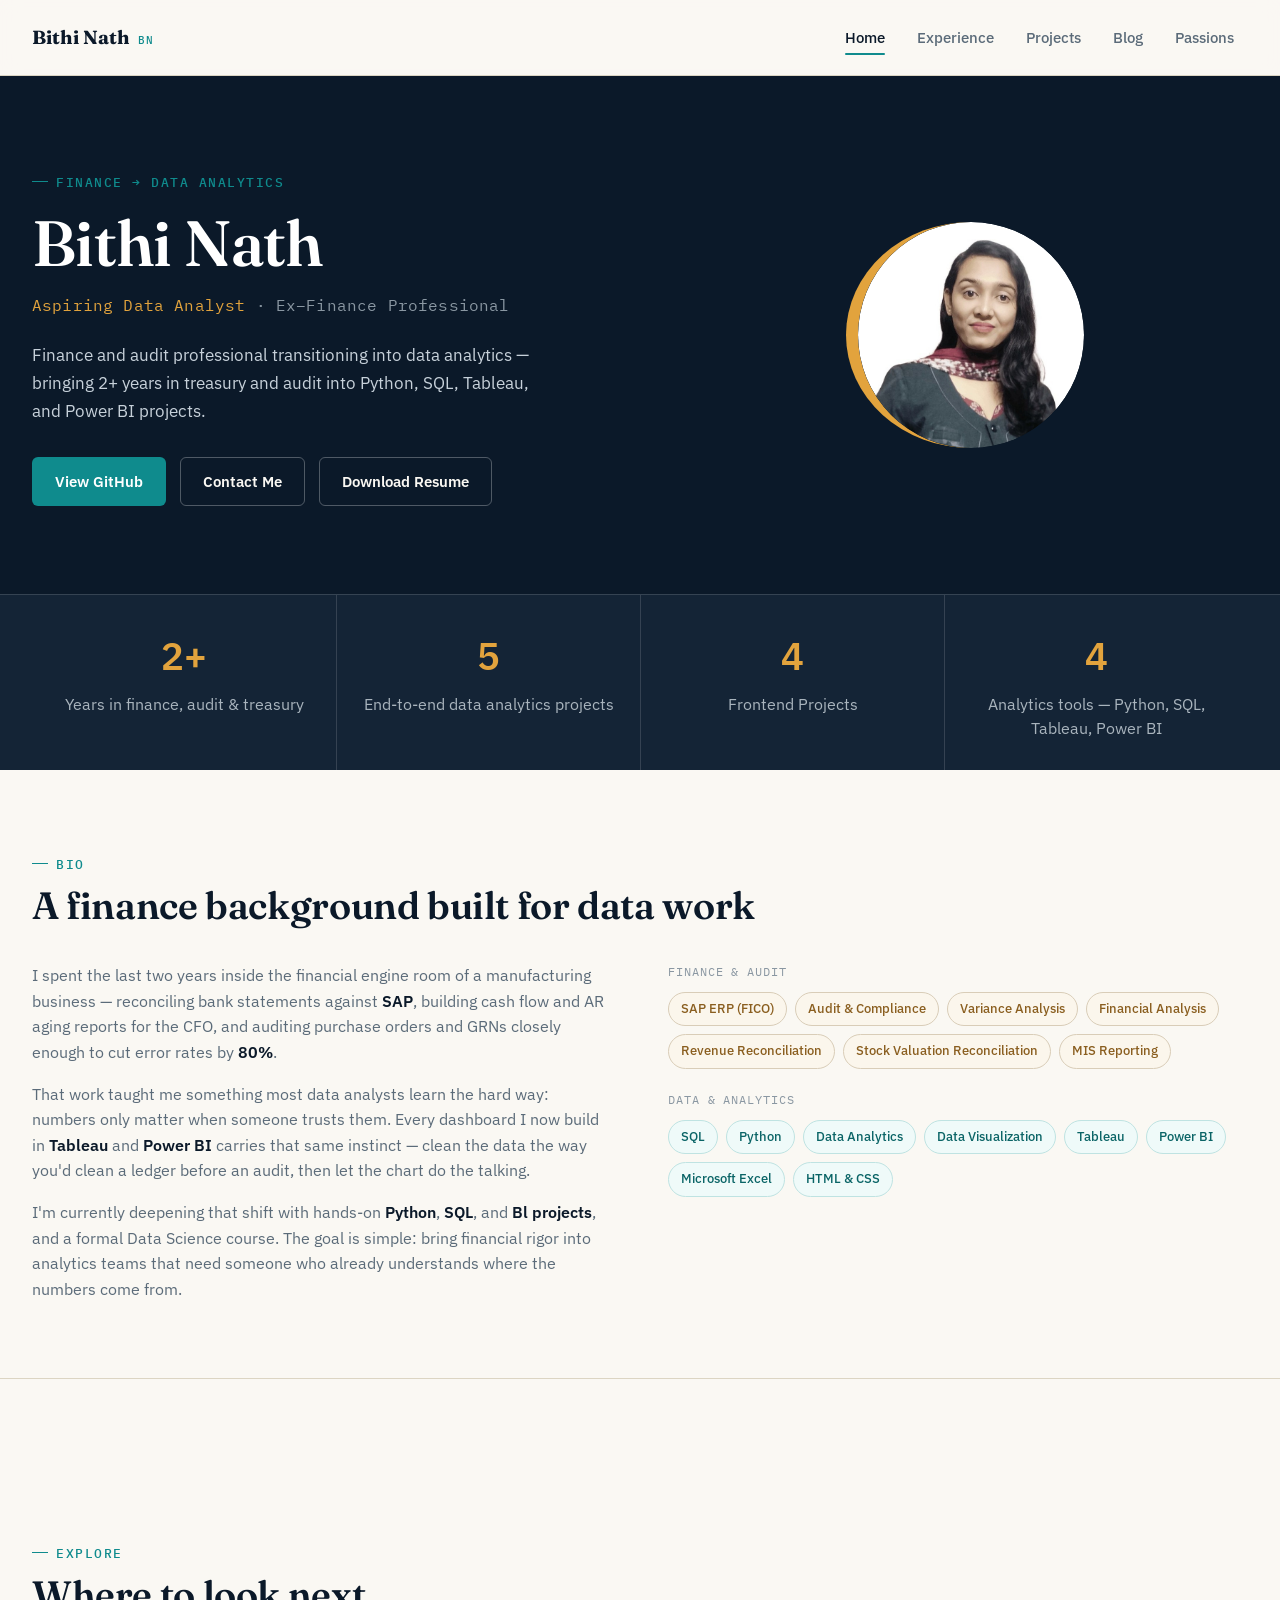
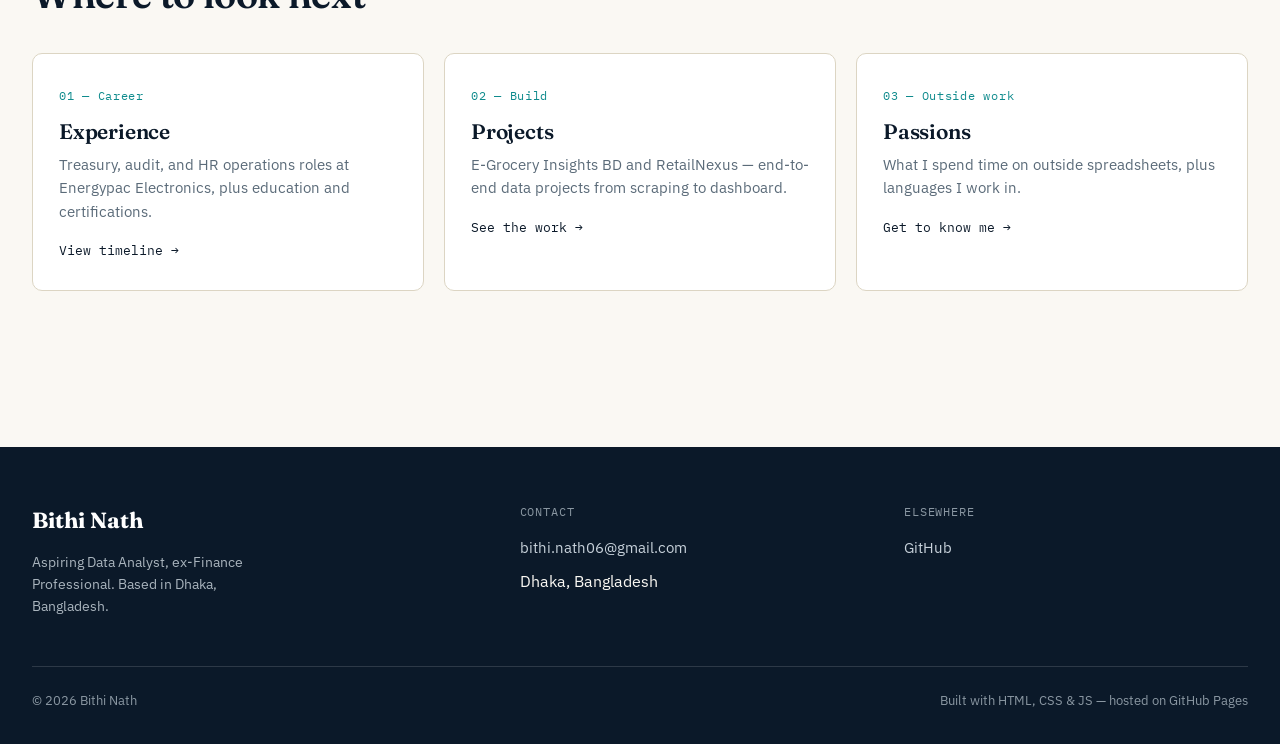
==== commit c35a29ed: "updated" ====
--- a/index.html
+++ b/index.html
@@ -76,7 +76,7 @@
             <div class="stat-label">Years in finance, audit &amp; treasury</div>
           </div>
           <div class="stat">
-            <div class="stat-value">4</div>
+            <div class="stat-value">5</div>
             <div class="stat-label">End-to-end data analytics projects</div>
           </div>
           <div class="stat">
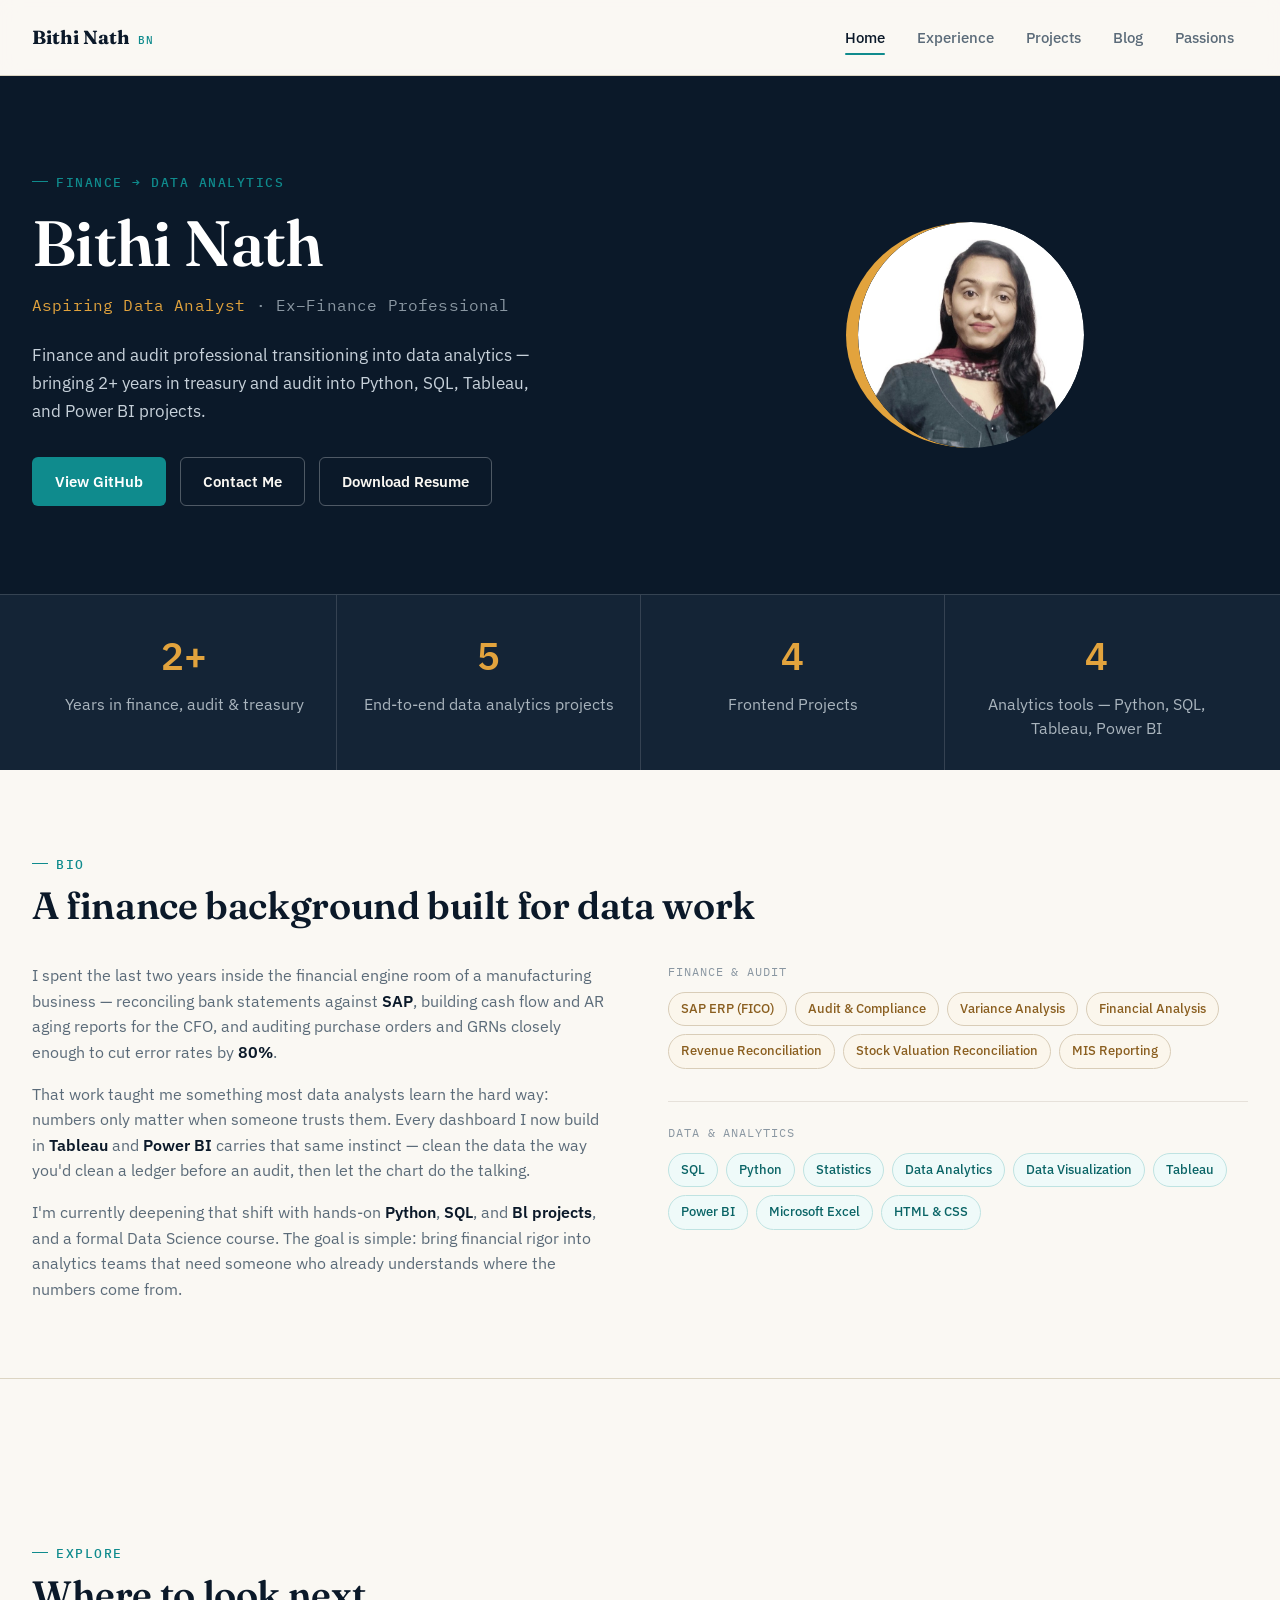
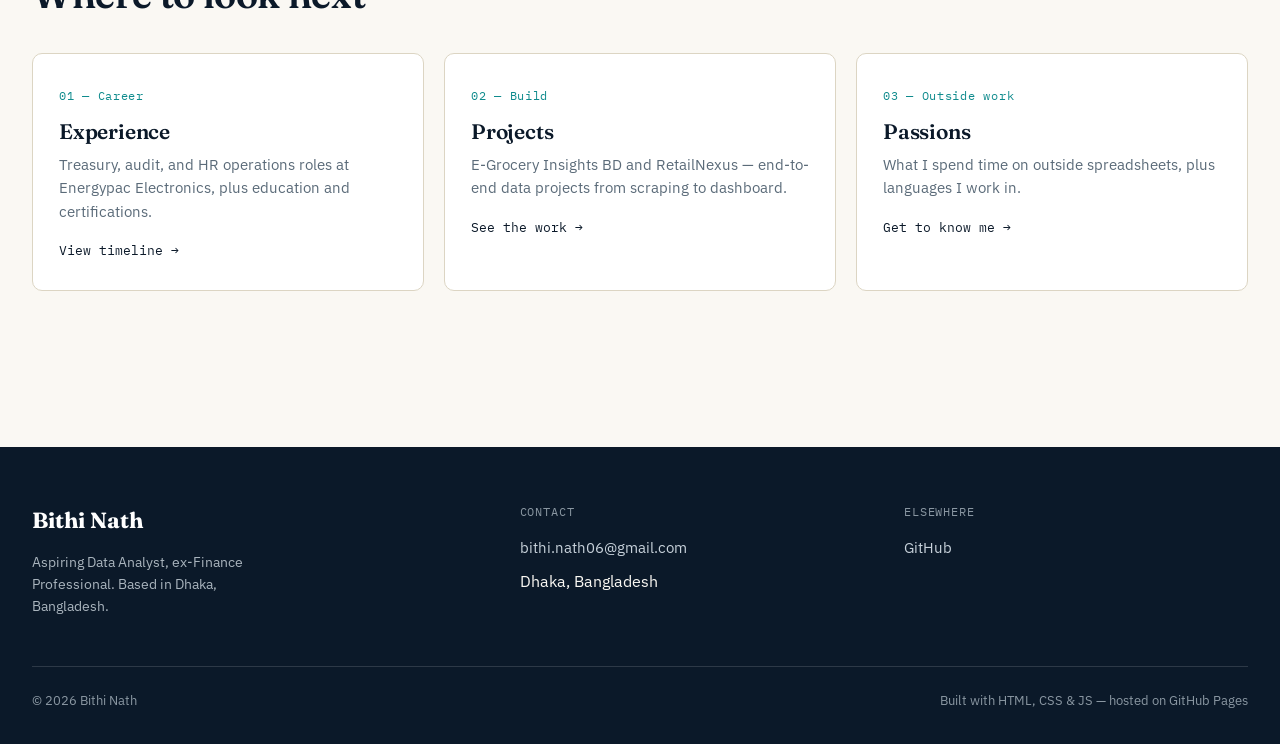
==== commit ea5f7998: "updating files" ====
--- a/index.html
+++ b/index.html
@@ -147,6 +147,7 @@
                 <div class="tag-list">
                   <span class="tag tag--data">SQL</span>
                   <span class="tag tag--data">Python</span>
+                  <span class="tag tag--data">Statistics</span>
                   <span class="tag tag--data">Data Analytics</span>
                   <span class="tag tag--data">Data Visualization</span>
                   <span class="tag tag--data">Tableau</span>
--- a/css/style.css
+++ b/css/style.css
@@ -810,61 +810,92 @@
 }
 
 /* ---- Skill proficiency ledger ---- */
-.proficiency-list {
-  margin-top: 32px;
-  display: grid;
-  gap: 18px;
-}
-
-.proficiency-row {
-  display: grid;
-  grid-template-columns: 160px 1fr 90px;
-  align-items: center;
-  gap: 16px;
-  padding-bottom: 14px;
-  border-bottom: 1px solid var(--rule);
-}
-.proficiency-row:last-child {
-  border-bottom: none;
-}
-
-.proficiency-name {
-  font-size: 14.5px;
-  font-weight: 600;
-  color: var(--navy);
-}
-
-.proficiency-track {
-  height: 6px;
-  background: var(--paper-dim);
-  border-radius: 4px;
-  overflow: hidden;
-}
-
-.proficiency-fill {
-  height: 100%;
-  background: linear-gradient(90deg, var(--teal), var(--amber));
-  border-radius: 4px;
-  width: 0;
-  transition: width 900ms cubic-bezier(0.2, 0.8, 0.2, 1);
-}
-
-.proficiency-level {
-  font-family: var(--font-mono);
-  font-size: 12px;
-  color: var(--slate);
-  text-align: right;
-}
-
-@media (max-width: 600px) {
-  .proficiency-row {
-    grid-template-columns: 1fr;
-    gap: 8px;
-  }
-  .proficiency-level {
-    text-align: left;
-  }
-}
+
+
+
+/* ==========================
+   Technical Skills
+========================== */
+
+.skills-wrapper{
+    margin-top: 3rem;
+    display: flex;
+    flex-direction: column;
+    gap: 2.5rem;
+}
+
+.skill-group{
+    padding-bottom: 2rem;
+    border-bottom: 1px solid #e6e1da;
+}
+
+.skill-group:last-child{
+    border-bottom: none;
+    padding-bottom: 0;
+}
+
+.skill-group h3{
+    font-size: 1.25rem;
+    font-weight: 600;
+    color: #1f2937;
+    margin-bottom: 1.9rem;
+    letter-spacing: .5px;
+}
+
+.skill-tags{
+    display: flex;
+    flex-wrap: wrap;
+    gap: .95rem;
+}
+
+.skill-tags span{
+    display: inline-flex;
+    align-items: center;
+    padding: .40rem 1.9rem;
+    background: #fff;
+    border: 1px solid #ddd7ce;
+    border-radius: 999px;
+    font-size: .90rem;
+    font-weight: 500;
+    color: #444;
+    transition: all .3s ease;
+    cursor: default;
+}
+
+.skill-tags span:hover{
+    background: #4d7c75;
+    border-color: #4d7c75;
+    color: #fff;
+    transform: translateY(-2px);
+    box-shadow: 0 6px 18px rgba(77,124,117,.18);
+}
+
+/* ==========================
+   Responsive
+========================== */
+
+@media (max-width:768px){
+
+    .skills-wrapper{
+        gap:2rem;
+    }
+
+    .skill-group h3{
+        font-size:1.1rem;
+    }
+
+    .skill-tags{
+        gap:.7rem;
+    }
+
+    .skill-tags span{
+        font-size:.88rem;
+        padding:.55rem .95rem;
+    }
+
+}
+
+
 
 /* ---- Education ---- */
 .edu-grid {
@@ -1187,7 +1218,7 @@
   font-weight: 800;
 }
 .project_dashboard {
-  width: 100%;
+  width: 80%;
   display: grid;
   grid-template-columns: repeat(2, 1fr);
   gap: 15px;
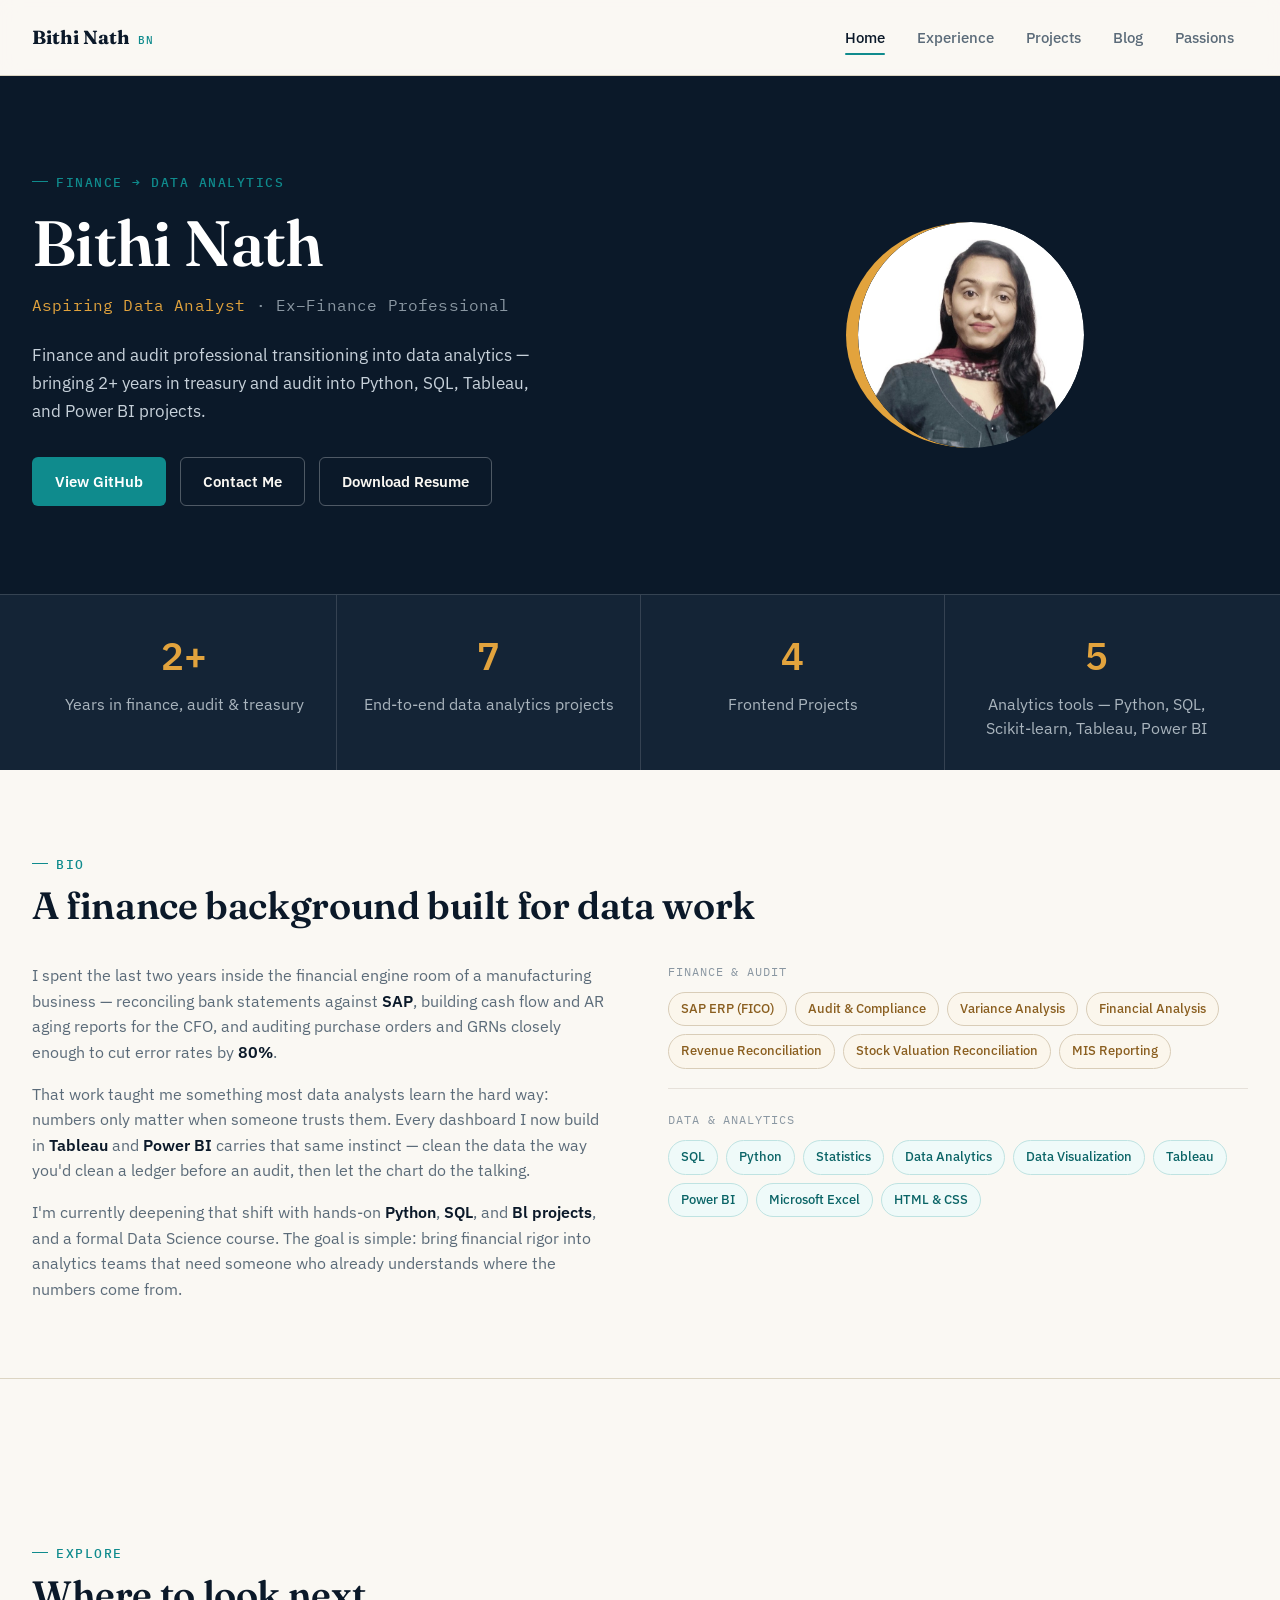
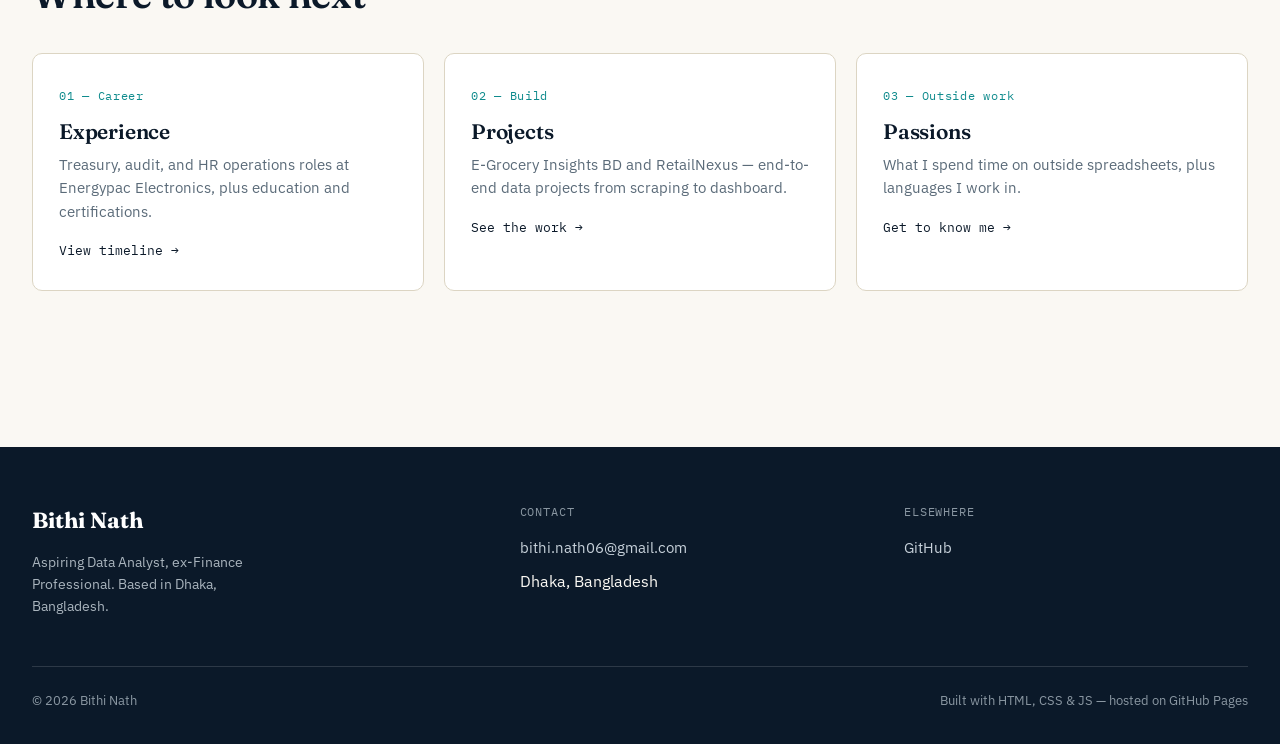
==== commit 53de1acb: "updating files" ====
--- a/index.html
+++ b/index.html
@@ -76,7 +76,7 @@
             <div class="stat-label">Years in finance, audit &amp; treasury</div>
           </div>
           <div class="stat">
-            <div class="stat-value">5</div>
+            <div class="stat-value">7</div>
             <div class="stat-label">End-to-end data analytics projects</div>
           </div>
           <div class="stat">
@@ -84,9 +84,9 @@
             <div class="stat-label">Frontend Projects</div>
           </div>
           <div class="stat">
-            <div class="stat-value">4</div>
+            <div class="stat-value">5</div>
             <div class="stat-label">
-              Analytics tools — Python, SQL, Tableau, Power BI
+              Analytics tools — Python, SQL, Scikit-learn, Tableau, Power BI
             </div>
           </div>
         </div>
--- a/css/style.css
+++ b/css/style.css
@@ -821,11 +821,11 @@
     margin-top: 3rem;
     display: flex;
     flex-direction: column;
-    gap: 2.5rem;
+    gap: .3rem;
 }
 
 .skill-group{
-    padding-bottom: 2rem;
+    padding-bottom: 1.2rem;
     border-bottom: 1px solid #e6e1da;
 }
 
@@ -835,27 +835,27 @@
 }
 
 .skill-group h3{
-    font-size: 1.25rem;
+    font-size: 1rem;
     font-weight: 600;
     color: #1f2937;
-    margin-bottom: 1.9rem;
+    margin-bottom: 1rem;
     letter-spacing: .5px;
 }
 
 .skill-tags{
     display: flex;
     flex-wrap: wrap;
-    gap: .95rem;
+    gap: .70rem;
 }
 
 .skill-tags span{
     display: inline-flex;
     align-items: center;
-    padding: .40rem 1.9rem;
+    padding: .30rem 1rem;
     background: #fff;
     border: 1px solid #ddd7ce;
     border-radius: 999px;
-    font-size: .90rem;
+    font-size: .70rem;
     font-weight: 500;
     color: #444;
     transition: all .3s ease;
